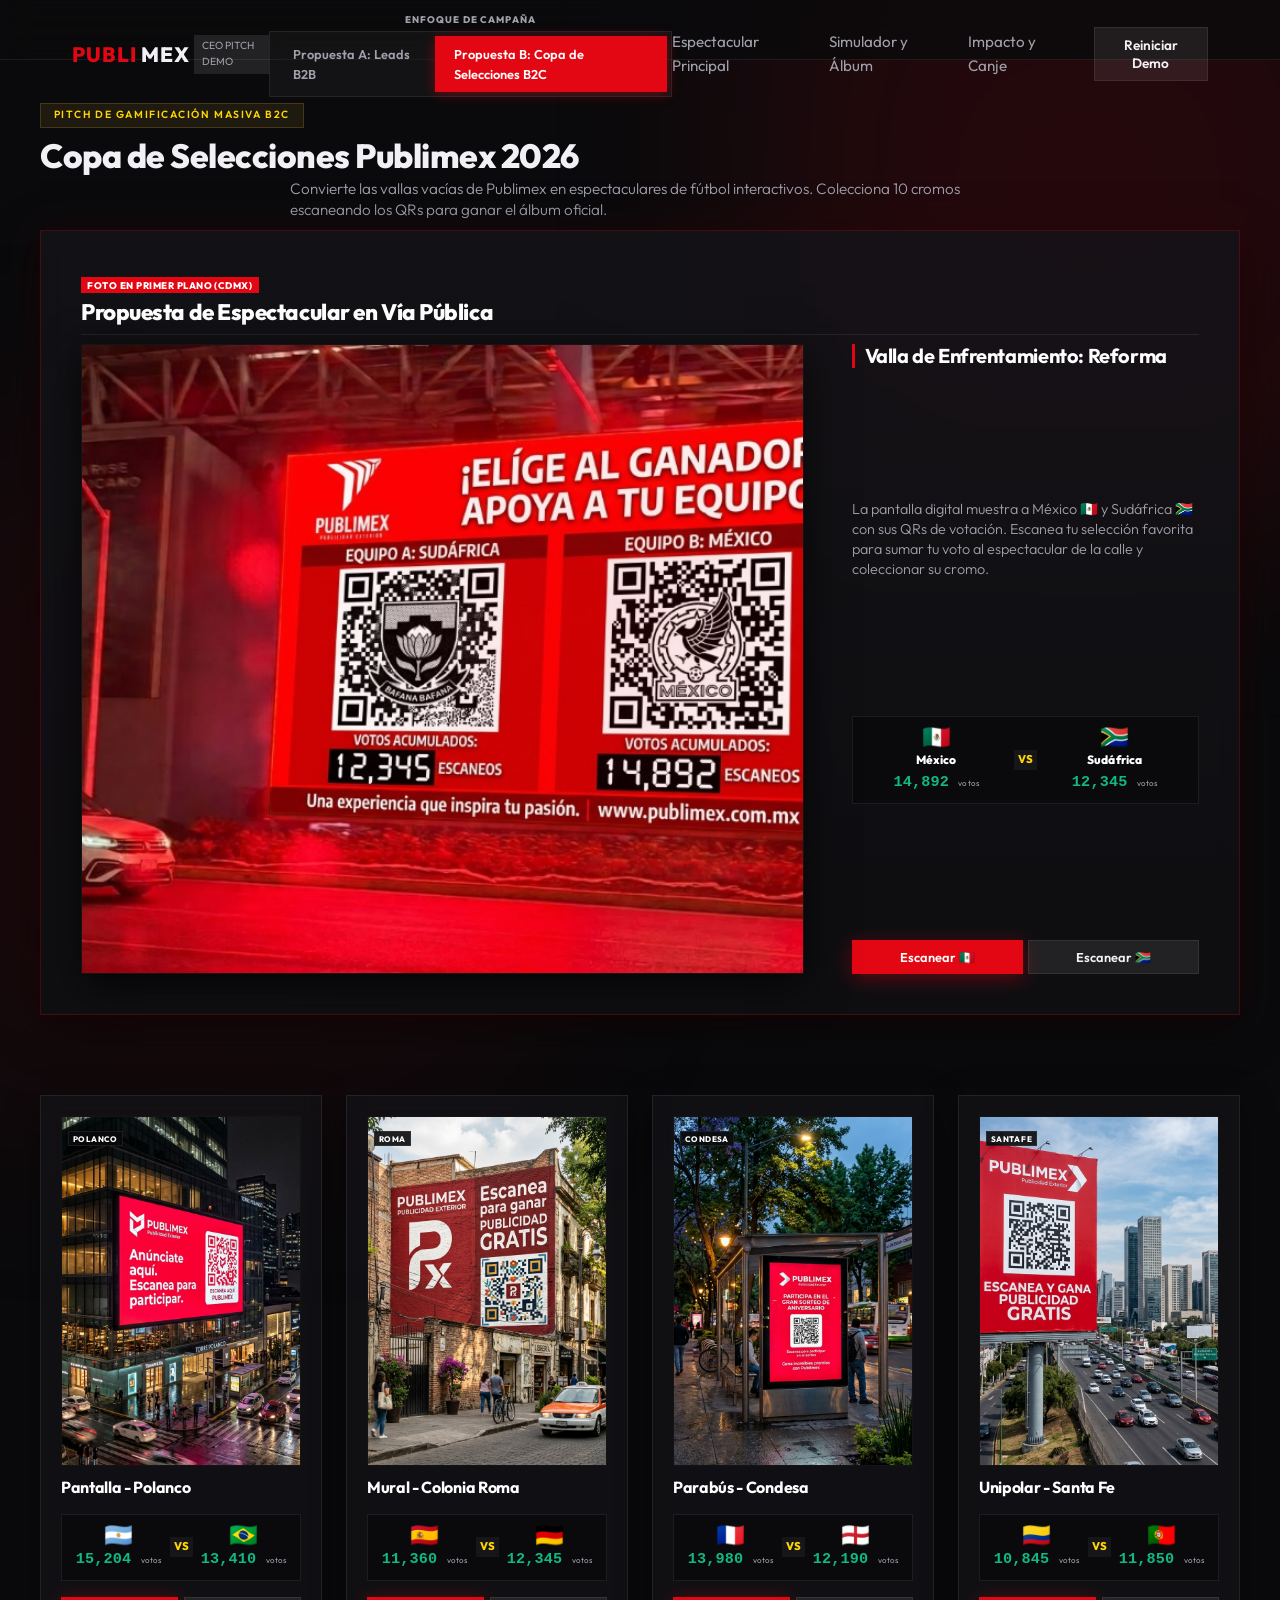
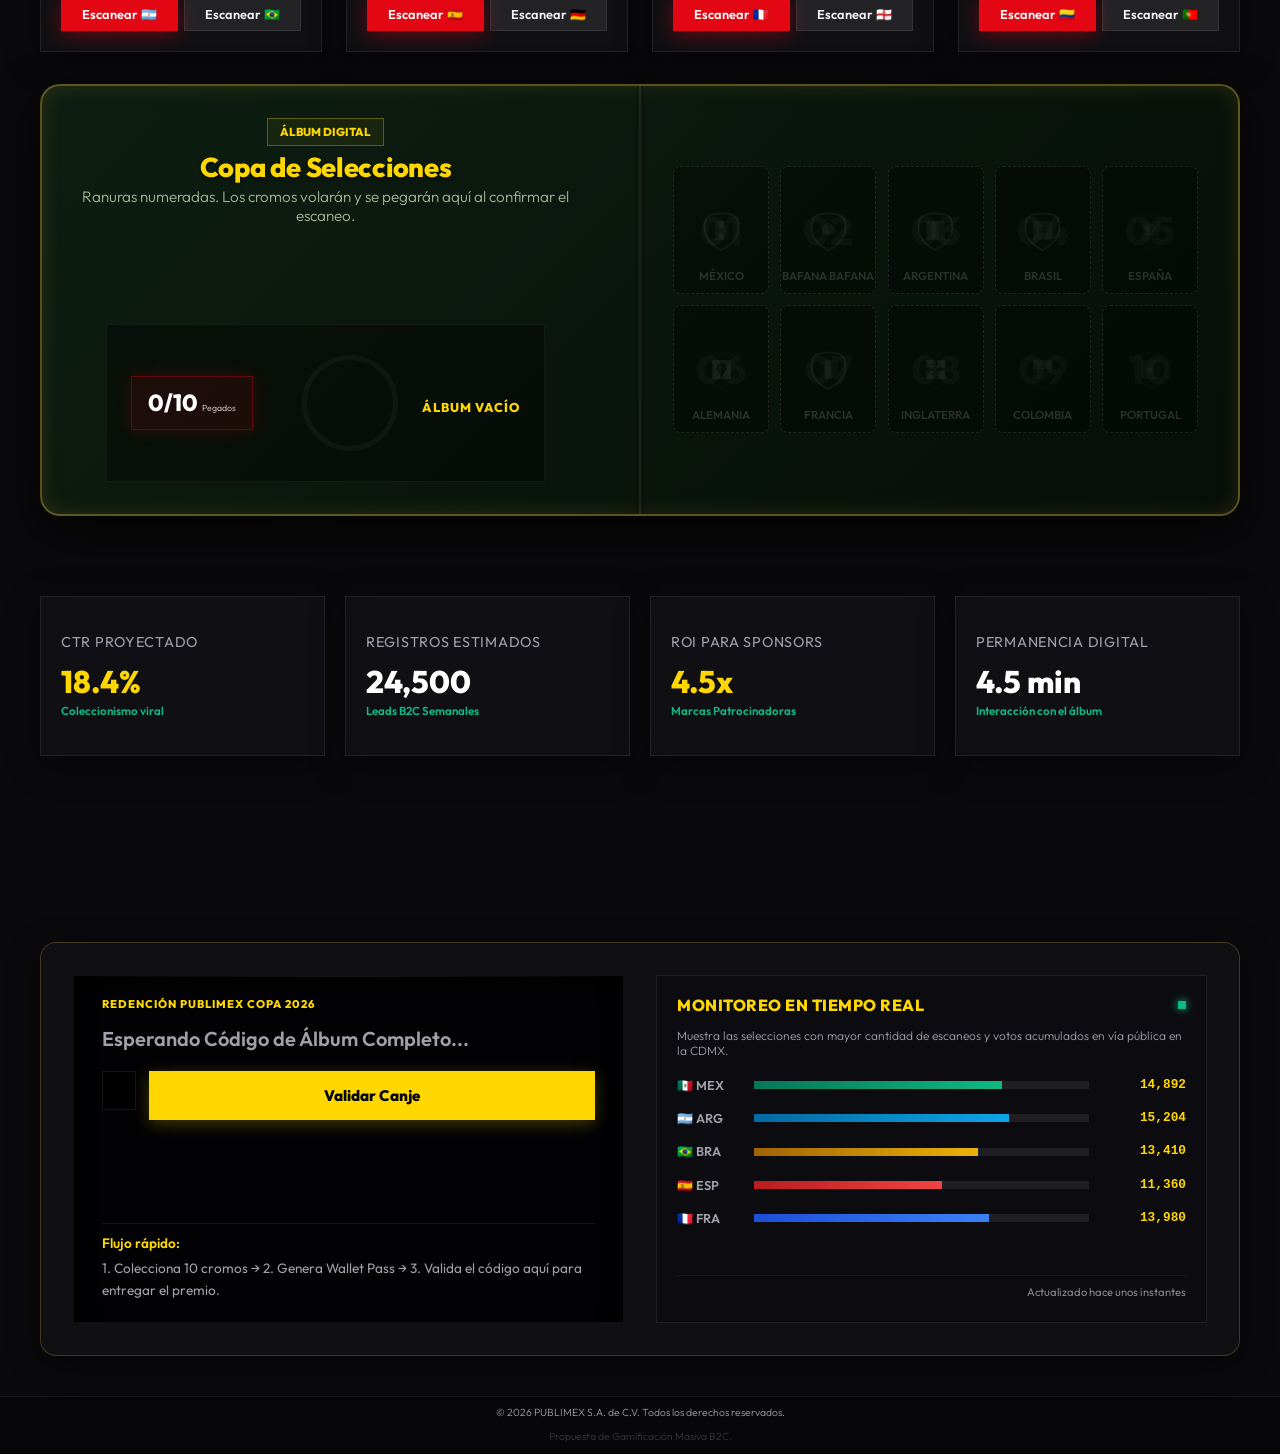
==== futbol.html @ 2a867841 "propuesta selecciones de futbol" ====
<!DOCTYPE html>
<html lang="es">
<head>
  <meta charset="UTF-8">
  <meta name="viewport" content="width=device-width, initial-scale=1.0">
  <title>Propuesta Digital Layer Publimex | Copa de Selecciones B2C</title>
  <meta name="description" content="Gamifica tu inventario exterior. Una campaña interactiva para que los fanáticos coleccionen cromos de fútbol escaneando vallas Publimex en la ciudad.">
  <link rel="preconnect" href="https://fonts.googleapis.com">
  <link rel="preconnect" href="https://fonts.gstatic.com" crossorigin>
  <link href="https://fonts.googleapis.com/css2?family=Outfit:wght@300;400;600;800&display=swap" rel="stylesheet">
  <link rel="stylesheet" href="styles.css">
</head>
<body class="futbol-theme">
  <!-- Ambient background glow particles -->
  <div class="ambient-glow" id="glow-1"></div>
  <div class="ambient-glow" id="glow-2"></div>

  <!-- Header -->
  <header>
    <div class="header-container">
      <div class="logo">
        <span class="logo-red">PUBLI</span><span>MEX</span> <span class="logo-tag">CEO PITCH DEMO</span>
      </div>
      
      <div class="proposal-toggle-container">
        <span class="toggle-label">ENFOQUE DE CAMPAÑA</span>
        <div class="proposal-toggle">
          <a href="index.html" class="toggle-option">Propuesta A: Leads B2B</a>
          <a href="#" class="toggle-option active">Propuesta B: Copa de Selecciones B2C</a>
        </div>
      </div>

      <nav>
        <a href="#visual-showcase">Espectacular Principal</a>
        <a href="#demo-simulator">Simulador y Álbum</a>
        <a href="#analytics-validation">Impacto y Canje</a>
        <button class="btn btn-secondary btn-sm" id="reset-campaign">Reiniciar Demo</button>
      </nav>
    </div>
  </header>

  <!-- PANTALLA 1: HERO & ESPECTACULAR PRINCIPAL (100VH) -->
  <section class="screen-100vh" id="visual-showcase">
    <!-- Tiny Hero Section -->
    <div class="hero-content text-center" style="margin-bottom: 0.5rem;">
      <div class="client-badge" style="background: rgba(212, 175, 55, 0.1); color: #ffd700; border-color: rgba(212, 175, 55, 0.2); margin-bottom: 0.5rem; padding: 0.2rem 0.8rem; font-size: 0.65rem;">PITCH DE GAMIFICACIÓN MASIVA B2C</div>
      <h1 style="font-size: 1.8rem; margin-bottom: 0.25rem;">Copa de Selecciones Publimex 2026</h1>
      <p class="hero-lead" style="font-size: 0.85rem; margin-bottom: 0.5rem; max-width: 700px;">Convierte las vallas vacías de Publimex en espectaculares de fútbol interactivos. Colecciona 10 cromos escaneando los QRs para ganar el álbum oficial.</p>
    </div>

    <!-- Visual Showcase Card -->
    <div class="glass-card visual-showcase-card" style="margin-bottom: 0;">
      <div class="visual-showcase-header">
        <span class="location-badge" style="background: var(--coke-red); color: white; padding: 0.15rem 0.4rem; font-size: 0.6rem;">FOTO EN PRIMER PLANO (CDMX)</span>
        <h3 style="font-size: 1.3rem; margin-top: 0.25rem;">Propuesta de Espectacular en Vía Pública</h3>
      </div>
      <div class="visual-showcase-container">
        <div class="visual-showcase-image-wrapper" style="max-height: 250px;">
          <img src="assets/billboard_street_mockup.jpg" alt="Valla de Publimex Copa de Selecciones en la Calle" class="showcase-img">
          <div class="image-lens-glow"></div>
        </div>
        <div class="visual-showcase-details">
          <h4 style="font-size: 1rem;">Valla de Enfrentamiento: Reforma</h4>
          <p class="showcase-desc" style="font-size: 0.8rem;">La pantalla digital muestra a México 🇲🇽 y Sudáfrica 🇿🇦 con sus QRs de votación. Escanea tu selección favorita para sumar tu voto al espectacular de la calle y coleccionar su cromo.</p>
          
          <!-- Interactive Scoreboard for main showcase -->
          <div class="matchup-scoreboard" style="background: rgba(10, 10, 12, 0.8); margin: 0.25rem 0 0.5rem; padding: 0.4rem;">
            <div class="scoreboard-team">
              <span class="scoreboard-flag" style="font-size: 1.3rem;">🇲🇽</span>
              <span class="scoreboard-team-name" style="font-size: 0.6rem;">México</span>
              <span class="scoreboard-votes" id="votes-mexico" style="font-size: 0.75rem;">14,892 <span class="votes-label" style="font-size: 0.5rem;">votos</span></span>
            </div>
            <div class="scoreboard-vs" style="font-size: 0.55rem; padding: 0.05rem 0.2rem;">VS</div>
            <div class="scoreboard-team">
              <span class="scoreboard-flag" style="font-size: 1.3rem;">🇿🇦</span>
              <span class="scoreboard-team-name" style="font-size: 0.6rem;">Sudáfrica</span>
              <span class="scoreboard-votes" id="votes-sudafrica" style="font-size: 0.75rem;">12,345 <span class="votes-label" style="font-size: 0.5rem;">votos</span></span>
            </div>
          </div>

          <div class="matchup-scan-options">
            <button class="btn btn-primary btn-xs btn-scan-option scan-trigger-btn" data-team="mexico" data-billboard="main" style="padding: 0.3rem 0; font-size: 0.65rem;">Escanear México 🇲🇽</button>
            <button class="btn btn-secondary btn-xs btn-scan-option scan-trigger-btn" data-team="sudafrica" data-billboard="main" style="padding: 0.3rem 0; font-size: 0.65rem;">Escanear Bafana 🇿🇦</button>
          </div>
        </div>
      </div>
    </div>
  </section>

  <!-- PANTALLA 2: SIMULADOR DE ESCANEO DE FILA Y ÁLBUM (100VH) -->
  <section class="screen-100vh" id="demo-simulator">
    <!-- Row 1: The 4 other examples (Miniature horizontal row) -->
    <div class="matchups-horizontal-row">
      <!-- Card 1 (Polanco) -->
      <div class="billboard-card glass-card soccer-matchup-card" id="match-card-2" style="padding: 0.5rem;">
        <div class="matchup-billboard-view" style="aspect-ratio: 16 / 9;">
          <img src="assets/polanco.png" alt="Publimex Polanco" class="matchup-bg-image" loading="lazy">
          <div class="matchup-overlay-minimal"><span class="matchup-header-tag" style="font-size: 0.5rem; padding: 0.1rem 0.25rem;">POLANCO</span></div>
        </div>
        <div class="matchup-details" style="padding-top: 0.4rem; gap: 0.25rem;">
          <h4 class="matchup-title" style="font-size: 0.7rem;">Pantalla - Polanco</h4>
          <div class="matchup-scoreboard" style="padding: 0.3rem 0.2rem;">
            <div class="scoreboard-team">
              <span class="scoreboard-flag" style="font-size: 1.1rem;">🇦🇷</span>
              <span class="scoreboard-votes" id="votes-argentina" style="font-size: 0.7rem;">15,204</span>
            </div>
            <div class="scoreboard-vs" style="font-size: 0.5rem; padding: 0.05rem 0.15rem;">VS</div>
            <div class="scoreboard-team">
              <span class="scoreboard-flag" style="font-size: 1.1rem;">🇧🇷</span>
              <span class="scoreboard-votes" id="votes-brasil" style="font-size: 0.7rem;">13,410</span>
            </div>
          </div>
          <div class="matchup-scan-options">
            <button class="btn btn-primary btn-xs btn-scan-option scan-trigger-btn" data-team="argentina" data-billboard="2" style="padding: 0.25rem 0; font-size: 0.6rem;">Escanear 🇦🇷</button>
            <button class="btn btn-secondary btn-xs btn-scan-option scan-trigger-btn" data-team="brasil" data-billboard="2" style="padding: 0.25rem 0; font-size: 0.6rem;">Escanear 🇧🇷</button>
          </div>
        </div>
      </div>

      <!-- Card 2 (Roma) -->
      <div class="billboard-card glass-card soccer-matchup-card" id="match-card-3" style="padding: 0.5rem;">
        <div class="matchup-billboard-view" style="aspect-ratio: 16 / 9;">
          <img src="assets/roma.png" alt="Publimex Roma" class="matchup-bg-image" loading="lazy">
          <div class="matchup-overlay-minimal"><span class="matchup-header-tag" style="font-size: 0.5rem; padding: 0.1rem 0.25rem;">ROMA</span></div>
        </div>
        <div class="matchup-details" style="padding-top: 0.4rem; gap: 0.25rem;">
          <h4 class="matchup-title" style="font-size: 0.7rem;">Mural - Colonia Roma</h4>
          <div class="matchup-scoreboard" style="padding: 0.3rem 0.2rem;">
            <div class="scoreboard-team">
              <span class="scoreboard-flag" style="font-size: 1.1rem;">🇪🇸</span>
              <span class="scoreboard-votes" id="votes-espana" style="font-size: 0.7rem;">11,360</span>
            </div>
            <div class="scoreboard-vs" style="font-size: 0.55rem; padding: 0.05rem 0.15rem;">VS</div>
            <div class="scoreboard-team">
              <span class="scoreboard-flag" style="font-size: 1.1rem;">🇩🇪</span>
              <span class="scoreboard-votes" id="votes-alemania" style="font-size: 0.7rem;">12,345</span>
            </div>
          </div>
          <div class="matchup-scan-options">
            <button class="btn btn-primary btn-xs btn-scan-option scan-trigger-btn" data-team="espana" data-billboard="3" style="padding: 0.25rem 0; font-size: 0.6rem;">Escanear 🇪🇸</button>
            <button class="btn btn-secondary btn-xs btn-scan-option scan-trigger-btn" data-team="alemania" data-billboard="3" style="padding: 0.25rem 0; font-size: 0.6rem;">Escanear 🇩🇪</button>
          </div>
        </div>
      </div>

      <!-- Card 3 (Condesa) -->
      <div class="billboard-card glass-card soccer-matchup-card" id="match-card-4" style="padding: 0.5rem;">
        <div class="matchup-billboard-view" style="aspect-ratio: 16 / 9;">
          <img src="assets/condesa.png" alt="Publimex Condesa" class="matchup-bg-image" loading="lazy">
          <div class="matchup-overlay-minimal"><span class="matchup-header-tag" style="font-size: 0.5rem; padding: 0.1rem 0.25rem;">CONDESA</span></div>
        </div>
        <div class="matchup-details" style="padding-top: 0.4rem; gap: 0.25rem;">
          <h4 class="matchup-title" style="font-size: 0.7rem;">Parabús - Condesa</h4>
          <div class="matchup-scoreboard" style="padding: 0.3rem 0.2rem;">
            <div class="scoreboard-team">
              <span class="scoreboard-flag" style="font-size: 1.1rem;">🇫🇷</span>
              <span class="scoreboard-votes" id="votes-francia" style="font-size: 0.7rem;">13,980</span>
            </div>
            <div class="scoreboard-vs" style="font-size: 0.55rem; padding: 0.05rem 0.15rem;">VS</div>
            <div class="scoreboard-team">
              <span class="scoreboard-flag" style="font-size: 1.1rem;">🏴󠁧󠁢󠁥󠁮󠁧󠁿</span>
              <span class="scoreboard-votes" id="votes-inglaterra" style="font-size: 0.7rem;">12,190</span>
            </div>
          </div>
          <div class="matchup-scan-options">
            <button class="btn btn-primary btn-xs btn-scan-option scan-trigger-btn" data-team="francia" data-billboard="4" style="padding: 0.25rem 0; font-size: 0.6rem;">Escanear 🇫🇷</button>
            <button class="btn btn-secondary btn-xs btn-scan-option scan-trigger-btn" data-team="inglaterra" data-billboard="4" style="padding: 0.25rem 0; font-size: 0.6rem;">Escanear 🏴󠁧󠁢󠁥󠁮󠁧󠁿</button>
          </div>
        </div>
      </div>

      <!-- Card 4 (Santa Fe) -->
      <div class="billboard-card glass-card soccer-matchup-card" id="match-card-5" style="padding: 0.5rem;">
        <div class="matchup-billboard-view" style="aspect-ratio: 16 / 9;">
          <img src="assets/santafe.png" alt="Publimex Santa Fe" class="matchup-bg-image" loading="lazy">
          <div class="matchup-overlay-minimal"><span class="matchup-header-tag" style="font-size: 0.5rem; padding: 0.1rem 0.25rem;">SANTA FE</span></div>
        </div>
        <div class="matchup-details" style="padding-top: 0.4rem; gap: 0.25rem;">
          <h4 class="matchup-title" style="font-size: 0.7rem;">Unipolar - Santa Fe</h4>
          <div class="matchup-scoreboard" style="padding: 0.3rem 0.2rem;">
            <div class="scoreboard-team">
              <span class="scoreboard-flag" style="font-size: 1.1rem;">🇨🇴</span>
              <span class="scoreboard-votes" id="votes-colombia" style="font-size: 0.7rem;">10,845</span>
            </div>
            <div class="scoreboard-vs" style="font-size: 0.55rem; padding: 0.05rem 0.15rem;">VS</div>
            <div class="scoreboard-team">
              <span class="scoreboard-flag" style="font-size: 1.1rem;">🇵🇹</span>
              <span class="scoreboard-votes" id="votes-portugal" style="font-size: 0.7rem;">11,850</span>
            </div>
          </div>
          <div class="matchup-scan-options">
            <button class="btn btn-primary btn-xs btn-scan-option scan-trigger-btn" data-team="colombia" data-billboard="5" style="padding: 0.25rem 0; font-size: 0.6rem;">Escanear 🇨🇴</button>
            <button class="btn btn-secondary btn-xs btn-scan-option scan-trigger-btn" data-team="portugal" data-billboard="5" style="padding: 0.25rem 0; font-size: 0.6rem;">Escanear 🇵🇹</button>
          </div>
        </div>
      </div>
    </div>

    <!-- Row 2: The 2x5 Album Page (Compact layout) -->
    <div class="album-book-container glass-card" style="padding: 0.8rem 1.2rem; gap: 1.25rem;">
      <div class="album-book-left" style="gap: 0.5rem; justify-content: center;">
        <div class="album-cover-header">
          <span class="album-badge" style="font-size: 0.5rem; padding: 0.15rem 0.4rem;">ÁLBUM DIGITAL</span>
          <h2 style="font-size: 1.05rem; margin: 0.15rem 0;">Copa de Selecciones</h2>
          <p style="font-size: 0.7rem; color: #a3b899; line-height: 1.2;">Ranuras numeradas. Los cromos volarán y se pegarán aquí al confirmar el escaneo.</p>
        </div>
        
        <div class="album-progress-box" style="padding: 0.4rem 0.6rem; flex-direction: row; gap: 0.75rem; align-items: center;">
          <div class="counter-display" style="font-size: 0.85rem; padding: 0.2rem 0.6rem; margin-bottom: 0;">
            <span id="cromos-count">0</span>/10 <span class="counter-label" style="font-size: 0.55rem;">Pegados</span>
          </div>
          <div class="soccer-ball-tracker" style="flex-direction: row; gap: 0.4rem;">
            <svg class="soccer-ball-svg" viewBox="0 0 200 200" style="width: 32px; height: 32px;">
              <circle class="soccer-ball-ring" cx="100" cy="100" r="70" />
              <circle id="soccer-progress-ring" class="soccer-ball-progress" cx="100" cy="100" r="70" />
            </svg>
            <div id="album-status-label" style="margin-top: 0; font-size: 0.55rem; align-self: center;">ÁLBUM VACÍO</div>
          </div>
        </div>
      </div>

      <div class="album-book-right">
        <!-- 2x5 Sticker Grid (Hollow slots) -->
        <div class="cromo-album-grid" id="album-cromo-grid">
          <!-- Loaded dynamically in 2 rows of 5 slots -->
        </div>
      </div>
    </div>
  </section>

  <!-- PANTALLA 3: ANALÍTICAS B2C Y MÓDULO DE REDENCIÓN (100VH) -->
  <section class="screen-100vh" id="analytics-validation">
    <!-- Top Row: Micro Analytics Cards -->
    <div class="analytics-grid" style="gap: 0.5rem; margin-bottom: 0.75rem;">
      <div class="stat-card glass-card" style="padding: 0.6rem 1rem;">
        <span class="stat-label" style="font-size: 0.65rem;">CTR Proyectado</span>
        <span class="stat-value" style="font-size: 1.3rem; color: #ffd700; line-height: 1;">18.4%</span>
        <span class="stat-change positive" style="font-size: 0.55rem;">Coleccionismo viral</span>
      </div>
      <div class="stat-card glass-card" style="padding: 0.6rem 1rem;">
        <span class="stat-label" style="font-size: 0.65rem;">Registros Estimados</span>
        <span class="stat-value" id="stats-total-scans" style="font-size: 1.3rem; line-height: 1;">24,500</span>
        <span class="stat-change positive" style="font-size: 0.55rem;">Leads B2C Semanales</span>
      </div>
      <div class="stat-card glass-card" style="padding: 0.6rem 1rem;">
        <span class="stat-label" style="font-size: 0.65rem;">ROI para Sponsors</span>
        <span class="stat-value" style="font-size: 1.3rem; color: #ffd700; line-height: 1;">4.5x</span>
        <span class="stat-change positive" style="font-size: 0.55rem;">Marcas Patrocinadoras</span>
      </div>
      <div class="stat-card glass-card" style="padding: 0.6rem 1rem;">
        <span class="stat-label" style="font-size: 0.65rem;">Permanencia Digital</span>
        <span class="stat-value" style="font-size: 1.3rem; line-height: 1;">4.5 min</span>
        <span class="stat-change positive" style="font-size: 0.55rem;">Interacción con el álbum</span>
      </div>
    </div>

    <!-- Bottom Row: Splitted details and redemption module -->
    <div class="validation-container glass-card" style="border-color: rgba(212, 175, 55, 0.25); padding: 1.5rem 2rem; margin-top: 0;">
      <div class="validator-ui" style="display: grid; grid-template-columns: 1fr 1fr; gap: 2.5rem; height: 100%;">
        <!-- Left Column: Validator Console & Compact Steps -->
        <div class="validator-screen" style="min-height: auto; padding: 1.25rem; display: flex; flex-direction: column; justify-content: space-between; height: 100%;">
          <div>
            <div class="screen-brand" style="color: #ffd700; font-size: 0.7rem; font-weight: 800; letter-spacing: 1px;">REDENCIÓN PUBLIMEX COPA 2026</div>
            <div id="validator-status" class="status-waiting" style="font-size: 1.05rem; margin: 0.6rem 0; font-weight: 600;">Esperando Código de Álbum Completo...</div>
            
            <div class="validator-inputs" style="margin-top: 1rem;">
              <input type="text" id="coupon-code-input" placeholder="PUBLIMEX-ALBUM-XXXX" maxlength="25" style="padding: 0.5rem 0.8rem; font-size: 0.9rem; width: 100%; box-sizing: border-box; background: rgba(0,0,0,0.4); border: 1px solid var(--glass-border); color: #fff; border-radius: 6px; margin-bottom: 0.6rem;">
              <button class="btn btn-primary" id="validate-coupon-btn" style="background: #ffd700; color: #000; box-shadow: 0 4px 15px rgba(255, 215, 0, 0.25); padding: 0.5rem 1.2rem; font-size: 0.9rem; font-weight: 800; width: 100%; border: none; border-radius: 6px; cursor: pointer; transition: all 0.2s;">Validar Canje</button>
            </div>
            
            <div id="validation-response" class="validation-message-box hidden" style="margin-top: 0.6rem; padding: 0.5rem 0.8rem; font-size: 0.8rem; border-radius: 6px;">
              <!-- Dynamic feedback -->
            </div>
          </div>
          
          <div class="validator-context" style="font-size: 0.75rem; border-top: 1px solid rgba(255,255,255,0.08); padding-top: 0.6rem; margin-top: 0.6rem;">
            <span style="font-weight: 600; color: #ffd700; display: block; margin-bottom: 0.2rem;">Flujo rápido:</span>
            <span style="color: var(--text-secondary);">1. Colecciona 10 cromos &rarr; 2. Genera Wallet Pass &rarr; 3. Valida el código aquí para entregar el premio.</span>
          </div>
        </div>

        <!-- Right Column: Live Analytics Chart of Top Scanned Teams -->
        <div class="validator-chart-panel" style="padding: 1.25rem; display: flex; flex-direction: column; justify-content: space-between; background: rgba(10, 10, 12, 0.5); border: 1px solid var(--glass-border); border-radius: 12px; height: 100%;">
          <div>
            <div class="chart-header" style="display: flex; justify-content: space-between; align-items: center; margin-bottom: 0.8rem;">
              <h4 style="font-size: 1rem; color: #ffd700; margin: 0; font-weight: 800; letter-spacing: 0.5px;">MONITOREO EN TIEMPO REAL</h4>
              <span class="live-pulse" style="width: 8px; height: 8px; background: #10b981; border-radius: 50%; display: inline-block; box-shadow: 0 0 8px #10b981; animation: pulse 1.5s infinite;"></span>
            </div>
            <p style="font-size: 0.75rem; color: var(--text-secondary); margin: 0 0 1rem; line-height: 1.3;">Muestra las selecciones con mayor cantidad de escaneos y votos acumulados en vía pública en la CDMX.</p>
            
            <div class="bar-chart-container" style="display: flex; flex-direction: column; gap: 0.8rem;">
              <!-- México -->
              <div class="bar-row" style="display: flex; align-items: center; gap: 0.75rem;">
                <span class="bar-label" style="font-size: 0.8rem; width: 65px; font-weight: 600;">🇲🇽 MEX</span>
                <div class="bar-track" style="flex: 1; height: 8px; background: rgba(255,255,255,0.08); border-radius: 4px; overflow: hidden;">
                  <div class="bar-fill" id="bar-fill-mexico" style="width: 74%; height: 100%; background: linear-gradient(90deg, #047857, #10b981); border-radius: 4px; transition: width 1s cubic-bezier(0.16, 1, 0.3, 1);"></div>
                </div>
                <span class="bar-value" id="votes-mexico-chart" style="font-size: 0.8rem; width: 85px; text-align: right; font-family: monospace; color: #ffd700;">14,892</span>
              </div>
              
              <!-- Argentina -->
              <div class="bar-row" style="display: flex; align-items: center; gap: 0.75rem;">
                <span class="bar-label" style="font-size: 0.8rem; width: 65px; font-weight: 600;">🇦🇷 ARG</span>
                <div class="bar-track" style="flex: 1; height: 8px; background: rgba(255,255,255,0.08); border-radius: 4px; overflow: hidden;">
                  <div class="bar-fill" id="bar-fill-argentina" style="width: 76%; height: 100%; background: linear-gradient(90deg, #0369a1, #0ea5e9); border-radius: 4px; transition: width 1s cubic-bezier(0.16, 1, 0.3, 1);"></div>
                </div>
                <span class="bar-value" id="votes-argentina-chart" style="font-size: 0.8rem; width: 85px; text-align: right; font-family: monospace; color: #ffd700;">15,204</span>
              </div>
              
              <!-- Brasil -->
              <div class="bar-row" style="display: flex; align-items: center; gap: 0.75rem;">
                <span class="bar-label" style="font-size: 0.8rem; width: 65px; font-weight: 600;">🇧🇷 BRA</span>
                <div class="bar-track" style="flex: 1; height: 8px; background: rgba(255,255,255,0.08); border-radius: 4px; overflow: hidden;">
                  <div class="bar-fill" id="bar-fill-brasil" style="width: 67%; height: 100%; background: linear-gradient(90deg, #a16207, #eab308); border-radius: 4px; transition: width 1s cubic-bezier(0.16, 1, 0.3, 1);"></div>
                </div>
                <span class="bar-value" id="votes-brasil-chart" style="font-size: 0.8rem; width: 85px; text-align: right; font-family: monospace; color: #ffd700;">13,410</span>
              </div>

              <!-- España -->
              <div class="bar-row" style="display: flex; align-items: center; gap: 0.75rem;">
                <span class="bar-label" style="font-size: 0.8rem; width: 65px; font-weight: 600;">🇪🇸 ESP</span>
                <div class="bar-track" style="flex: 1; height: 8px; background: rgba(255,255,255,0.08); border-radius: 4px; overflow: hidden;">
                  <div class="bar-fill" id="bar-fill-espana" style="width: 56%; height: 100%; background: linear-gradient(90deg, #b91c1c, #ef4444); border-radius: 4px; transition: width 1s cubic-bezier(0.16, 1, 0.3, 1);"></div>
                </div>
                <span class="bar-value" id="votes-espana-chart" style="font-size: 0.8rem; width: 85px; text-align: right; font-family: monospace; color: #ffd700;">11,360</span>
              </div>

              <!-- Francia -->
              <div class="bar-row" style="display: flex; align-items: center; gap: 0.75rem;">
                <span class="bar-label" style="font-size: 0.8rem; width: 65px; font-weight: 600;">🇫🇷 FRA</span>
                <div class="bar-track" style="flex: 1; height: 8px; background: rgba(255,255,255,0.08); border-radius: 4px; overflow: hidden;">
                  <div class="bar-fill" id="bar-fill-francia" style="width: 70%; height: 100%; background: linear-gradient(90deg, #1d4ed8, #3b82f6); border-radius: 4px; transition: width 1s cubic-bezier(0.16, 1, 0.3, 1);"></div>
                </div>
                <span class="bar-value" id="votes-francia-chart" style="font-size: 0.8rem; width: 85px; text-align: right; font-family: monospace; color: #ffd700;">13,980</span>
              </div>
            </div>
          </div>
          
          <div style="font-size: 0.7rem; color: #888; text-align: right; border-top: 1px solid rgba(255,255,255,0.05); padding-top: 0.5rem; margin-top: 0.5rem;">
            Actualizado hace unos instantes
          </div>
        </div>
      </div>
    </div>
  </section>

  <!-- Footer -->
  <footer style="padding: 0.5rem 0; border-top: 1px solid var(--glass-border); background: #070709;">
    <div class="footer-container" style="display: flex; justify-content: space-between; padding: 0 2rem; font-size: 0.65rem; color: var(--text-secondary);">
      <p>&copy; 2026 PUBLIMEX S.A. de C.V. Todos los derechos reservados.</p>
      <p class="footer-note" style="margin: 0;">Propuesta de Gamificación Masiva B2C.</p>
    </div>
  </footer>

  <!-- NATIVE DIALOGS -->

  <!-- Simulated Scanner Modal -->
  <dialog id="scanner-modal" class="modal-dialog">
    <div class="scanner-container">
      <div class="scanner-header">
        <h4 id="scanner-modal-title">SIMULANDO ESCANEO DE CÓDIGO QR</h4>
        <button class="modal-close-btn" commandfor="scanner-modal" command="close">&times;</button>
      </div>
      
      <!-- Content wrapper that changes state -->
      <div class="scanner-viewport-wrapper state-scanning" id="scanner-viewport-wrapper">
        
        <!-- Screen 1: Camera Scanning View -->
        <div class="scanner-screen-scan">
          <div class="scanner-viewport">
            <div class="scanner-phone-frame">
              <div class="scanner-lens">
                <div class="scanner-laser" style="background: #ffd700; box-shadow: 0 0 10px rgba(255, 215, 0, 0.8);"></div>
                <div class="scanner-aim-box" style="border-color: #ffd700;">
                  <div class="qr-target-preview" id="scanner-qr-display" style="width: 100%; height: 100%; display: flex; align-items: center; justify-content: center; background: #fff; border-radius: 4px; padding: 0.5rem;">
                    <!-- Replaced dynamically with high-fidelity team QR in JS -->
                  </div>
                </div>
                <div class="scanner-info-text" id="scanner-scan-status">Apuntando al QR de la selección...</div>
              </div>
            </div>
          </div>
        </div>

        <!-- Screen 2: Success and Card Reveal Screen -->
        <div class="scanner-screen-success hidden">
          <div class="success-icon-animation">
            <svg class="checkmark-svg" viewBox="0 0 52 52" xmlns="http://www.w3.org/2000/svg">
              <circle class="checkmark-circle" cx="26" cy="26" r="25" fill="none" style="stroke: #ffd700;" />
              <path class="checkmark-check" fill="none" d="M14.1 27.2l7.1 7.2 16.7-16.8" style="stroke: #ffd700;" />
            </svg>
          </div>
          
          <h3 class="success-title" style="color: #ffd700;">¡Cromo Obtenido!</h3>
          <p class="success-subtitle" id="scanner-success-location">Cromo listo para pegar</p>
          
          <!-- Flying cromo frame mockup -->
          <div class="modal-billboard-container" style="height: 180px; display: flex; align-items: center; justify-content: center; position: relative;">
            <div id="modal-cromo-reveal" style="z-index: 10;">
              <!-- Populated dynamically in JS -->
            </div>
          </div>
          
          <div class="progress-details-text">
            <span>Coleccionados:</span>
            <strong id="modal-progress-text" style="color: #ffd700;">0 / 10 Cromos</strong>
          </div>
          
          <div class="success-actions">
            <button class="btn btn-primary btn-sm" id="modal-continue-btn" style="background: #ffd700; color: #000; box-shadow: 0 4px 15px rgba(255, 215, 0, 0.3);">Pegar en Álbum</button>
          </div>
        </div>

      </div>

      <div class="scanner-footer" id="scanner-modal-footer">
        <p>El código QR transfiere geolocalización cifrada al servidor para certificar la visita física del usuario.</p>
      </div>
    </div>
  </dialog>

  <!-- Reward Coupon Modal (Copa de Selecciones Album Ticket) -->
  <dialog id="reward-modal" class="modal-dialog">
    <div class="reward-wallet-card wallet-theme-gold" id="reward-wallet-card-container">
      <div class="wallet-header">
        <div class="wallet-brand">
          <span class="logo-red" style="font-weight: 800; font-size: 0.95rem;">PUBLI</span><span style="font-weight: 800; font-size: 0.95rem; color: #fff;">MEX</span>
        </div>
        <div class="wallet-title-badge" id="reward-badge-type">Copa Gold Pass</div>
      </div>
      
      <div class="wallet-body">
        <h3 id="reward-wallet-title">Álbum de Pasta Dura Copa 2026</h3>
        <p class="wallet-desc" id="reward-wallet-description">¡Felicidades! Has coleccionado los 10 cromos mundialistas de Publimex. Presenta este cupón en cualquier centro autorizado para recibir tu álbum físico oficial gratis.</p>
        
        <div class="wallet-meta">
          <div>
            <span class="meta-label">CÓDIGO PROMO</span>
            <span class="meta-value font-mono" id="reward-wallet-code">PUBLIMEX-ALBUM-742K</span>
          </div>
          <div>
            <span class="meta-label">EXPIRACIÓN</span>
            <span class="meta-value">15 de Julio, 2026</span>
          </div>
        </div>
      </div>

      <div class="wallet-footer">
        <!-- Mock barcode -->
        <div class="wallet-barcode">
          <div class="barcode-lines"></div>
          <span class="barcode-text" id="reward-wallet-barcode-txt">PUBLIMEX-ALBUM-742K</span>
        </div>

        <div class="wallet-actions">
          <button class="btn btn-primary btn-sm save-wallet-btn" id="save-wallet-action" style="background: #ffd700; color: #000; box-shadow: 0 4px 15px rgba(255, 215, 0, 0.3);">Guardar en Apple Wallet</button>
          <button class="btn btn-close-modal" commandfor="reward-modal" command="close">Cerrar</button>
        </div>
      </div>
    </div>
  </dialog>

  <!-- Flying sticker overlay for the flying effect -->
  <div id="flying-sticker-effect" class="hidden" style="position: absolute; pointer-events: none; z-index: 9999;"></div>

  <script src="futbol.js"></script>
</body>
</html>
---- styles.css ----
/* CSS Design System - PUBLIMEX Digital OOH Campaña Autopromocional */

:root {
  --coke-red: #E30613; /* Rojo Publimex */
  --coke-red-dark: #8c040b;
  --coke-red-glow: rgba(227, 6, 19, 0.4);
  --obsidian: #0a0a0c;
  --obsidian-card: rgba(20, 20, 25, 0.65);
  --text-primary: #f0f0f5;
  --text-secondary: #a0a0ab;
  --gold-accent: #d4af37;
  --gold-glow: rgba(212, 175, 55, 0.4);
  --silver-accent: #c0c0c0;
  --bronze-accent: #cd7f32;
  --glass-border: rgba(255, 255, 255, 0.08);
  --glass-border-hover: rgba(227, 6, 19, 0.35);
  --font-sans: 'Outfit', -apple-system, BlinkMacSystemFont, "Segoe UI", Roboto, sans-serif;
}

/* Global Reset */
* {
  box-sizing: border-box;
  margin: 0;
  padding: 0;
  scroll-behavior: smooth;
}

body {
  background-color: var(--obsidian);
  color: var(--text-primary);
  font-family: var(--font-sans);
  line-height: 1.6;
  overflow-x: hidden;
  position: relative;
}

/* Typography */
h1, h2, h3, h4 {
  font-weight: 800;
  letter-spacing: -0.02em;
  line-height: 1.2;
}

h1 {
  font-size: clamp(2.5rem, 5vw, 4.5rem);
  margin-bottom: 1.5rem;
}

h2 {
  font-size: clamp(1.8rem, 3.5vw, 2.5rem);
  text-align: center;
  margin-bottom: 0.5rem;
}

h3 {
  font-size: 1.5rem;
  margin-bottom: 0.75rem;
}

p {
  color: var(--text-secondary);
  font-weight: 300;
}

/* Background Glow Effects */
.ambient-glow {
  position: fixed;
  width: 50vw;
  height: 50vw;
  border-radius: 50%;
  pointer-events: none;
  z-index: -1;
  filter: blur(120px);
  opacity: 0.12;
  transition: opacity 0.5s ease;
}

#glow-1 {
  background: var(--coke-red);
  top: -10vw;
  right: -10vw;
}

#glow-2 {
  background: var(--coke-red-dark);
  bottom: -15vw;
  left: -10vw;
}

/* Header */
header {
  position: sticky;
  top: 0;
  background: rgba(10, 10, 12, 0.8);
  backdrop-filter: blur(16px);
  border-bottom: 1px solid var(--glass-border);
  z-index: 100;
}

.header-container {
  display: flex;
  justify-content: space-between;
  align-items: center;
  max-width: 1200px;
  margin: 0 auto;
  padding: 1.2rem 2rem;
}

.logo {
  font-weight: 800;
  font-size: 1.3rem;
  letter-spacing: 0.05em;
  display: flex;
  align-items: center;
  gap: 0.25rem;
}

.logo-red {
  color: var(--coke-red);
}

.logo-tag {
  font-size: 0.65rem;
  background: rgba(255, 255, 255, 0.1);
  padding: 0.2rem 0.5rem;
  border-radius: 4px;
  color: var(--text-secondary);
  font-weight: 400;
  letter-spacing: 0;
}

nav {
  display: flex;
  align-items: center;
  gap: 2rem;
}

nav a {
  color: var(--text-secondary);
  text-decoration: none;
  font-size: 0.95rem;
  font-weight: 400;
  transition: color 0.3s ease;
}

nav a:hover {
  color: var(--text-primary);
}

/* Buttons */
.btn {
  display: inline-flex;
  align-items: center;
  justify-content: center;
  font-family: var(--font-sans);
  font-weight: 600;
  border-radius: 8px;
  padding: 0.8rem 1.8rem;
  font-size: 1rem;
  cursor: pointer;
  transition: all 0.3s cubic-bezier(0.16, 1, 0.3, 1);
  text-decoration: none;
  border: none;
}

.btn-primary {
  background: var(--coke-red);
  color: #fff;
  box-shadow: 0 4px 20px var(--coke-red-glow);
}

.btn-primary:hover:not(:disabled) {
  background: #ff202d;
  transform: translateY(-2px);
  box-shadow: 0 6px 25px rgba(227, 6, 19, 0.6);
}

.btn-primary:disabled {
  opacity: 0.5;
  cursor: not-allowed;
  box-shadow: none;
}

.btn-secondary {
  background: rgba(255, 255, 255, 0.08);
  color: var(--text-primary);
  border: 1px solid var(--glass-border);
}

.btn-secondary:hover {
  background: rgba(255, 255, 255, 0.15);
}

.btn-outline {
  background: transparent;
  color: var(--text-primary);
  border: 1px solid rgba(255, 255, 255, 0.25);
}

.btn-outline:hover {
  background: rgba(255, 255, 255, 0.05);
  border-color: var(--text-primary);
}

.btn-accent {
  background: var(--coke-red);
  color: white;
  box-shadow: 0 2px 10px var(--coke-red-glow);
}

.btn-accent:hover:not(:disabled) {
  background: #ff202d;
  transform: scale(1.05);
  box-shadow: 0 4px 15px rgba(227, 6, 19, 0.6);
}

.btn-accent:disabled {
  background: rgba(255, 255, 255, 0.05);
  color: var(--text-secondary);
  border: 1px solid var(--glass-border);
  box-shadow: none;
  cursor: not-allowed;
}

.btn-sm {
  padding: 0.5rem 1rem;
  font-size: 0.85rem;
  border-radius: 6px;
}

.btn-xs {
  padding: 0.35rem 0.75rem;
  font-size: 0.75rem;
  border-radius: 4px;
}

/* Glassmorphism Panel base */
.glass-card {
  background: var(--obsidian-card);
  backdrop-filter: blur(12px);
  -webkit-backdrop-filter: blur(12px);
  border: 1px solid var(--glass-border);
  border-radius: 16px;
  padding: 1.5rem;
  box-shadow: 0 8px 32px rgba(0, 0, 0, 0.4);
  transition: border-color 0.4s ease, box-shadow 0.4s ease;
}

/* Hero Section */
.hero {
  max-width: 1200px;
  margin: 0 auto;
  padding: 5rem 2rem 3rem;
  text-align: center;
  position: relative;
}

.client-badge {
  display: inline-block;
  font-size: 0.75rem;
  font-weight: 600;
  letter-spacing: 0.15em;
  background: rgba(227, 6, 19, 0.12);
  color: var(--coke-red);
  border: 1px solid rgba(227, 6, 19, 0.3);
  padding: 0.4rem 1.2rem;
  border-radius: 100px;
  margin-bottom: 2rem;
}

.hero h1 {
  background: linear-gradient(135deg, #ffffff 40%, rgba(255,255,255,0.7) 100%);
  -webkit-background-clip: text;
  -webkit-text-fill-color: transparent;
}

.hero-lead {
  max-width: 800px;
  margin: 0 auto 2.5rem;
  font-size: clamp(1.1rem, 2vw, 1.3rem);
  font-weight: 300;
}

.hero-actions {
  display: flex;
  justify-content: center;
  gap: 1rem;
}

/* Context Cards Section */
.context-cards-section {
  max-width: 1200px;
  margin: 0 auto 4rem;
  padding: 0 2rem;
}

.context-cards-grid {
  display: grid;
  grid-template-columns: repeat(3, 1fr);
  gap: 1.5rem;
}

.context-card {
  display: flex;
  flex-direction: column;
  gap: 0.75rem;
  padding: 2rem;
  text-align: left;
}

.context-icon {
  font-size: 2.2rem;
}

.context-card h3 {
  font-size: 1.25rem;
  color: white;
}

.context-card p {
  font-size: 0.9rem;
}

/* Sections Common */
.workspace-section, .redemption-section, .analytics-section {
  max-width: 1200px;
  margin: 4rem auto;
  padding: 0 2rem;
}

.section-header {
  text-align: center;
  max-width: 700px;
  margin: 0 auto 3rem;
}

.section-header p {
  font-size: 1.05rem;
  margin-top: 0.5rem;
}

/* Workspace Vertical Layout */
.workspace-vertical-layout {
  display: flex;
  flex-direction: column;
  gap: 3rem;
  width: 100%;
}

/* Progress Dashboard (Top Row) */
.progress-dashboard {
  display: flex;
  flex-direction: row;
  align-items: center;
  gap: 3rem;
  padding: 2.5rem;
  border: 1px solid rgba(227, 6, 19, 0.35);
  box-shadow: 0 0 35px rgba(227, 6, 19, 0.12), 0 10px 40px rgba(0, 0, 0, 0.6);
  background: linear-gradient(180deg, rgba(25, 25, 30, 0.85) 0%, rgba(15, 15, 20, 0.85) 100%);
  border-radius: 20px;
  transition: border-color 0.4s, box-shadow 0.4s;
}

.progress-dashboard:hover {
  border-color: rgba(227, 6, 19, 0.5);
  box-shadow: 0 0 45px rgba(227, 6, 19, 0.25), 0 12px 48px rgba(0, 0, 0, 0.7);
}

.progress-dashboard-left {
  width: 250px;
  display: flex;
  flex-direction: column;
  align-items: center;
}

.progress-dashboard-right {
  flex: 1;
  display: flex;
  flex-direction: column;
  gap: 1.5rem;
}

.progress-right-header h3 {
  font-size: 1.8rem;
  color: white;
  margin-bottom: 0.25rem;
}

.progress-sub {
  font-size: 0.9rem;
  color: var(--text-secondary);
}

/* Milestones Horizontal Grid */
.milestones-horizontal-grid {
  display: grid;
  grid-template-columns: repeat(3, 1fr);
  gap: 1.25rem;
}

.milestone-card {
  background: rgba(10, 10, 14, 0.6);
  border: 1px solid var(--glass-border);
  border-radius: 12px;
  padding: 1.25rem;
  display: flex;
  flex-direction: column;
  gap: 0.75rem;
  transition: all 0.4s cubic-bezier(0.16, 1, 0.3, 1);
}

.milestone-card-badge {
  font-size: 0.65rem;
  font-weight: 800;
  color: var(--text-secondary);
  letter-spacing: 0.05em;
}

.milestone-card-indicator {
  width: 32px;
  height: 32px;
  border-radius: 50%;
  border: 2px solid rgba(255, 255, 255, 0.15);
  background: var(--obsidian);
  display: flex;
  align-items: center;
  justify-content: center;
  font-weight: 800;
  font-size: 0.9rem;
  color: var(--text-secondary);
  transition: all 0.4s ease;
}

.milestone-card h4 {
  font-size: 1.1rem;
  font-weight: 700;
  color: white;
}

.milestone-card p {
  font-size: 0.75rem;
  line-height: 1.4;
  color: var(--text-secondary);
}

/* Milestone Card States */
.milestone-card.completed {
  border-color: var(--coke-red);
  box-shadow: 0 0 15px rgba(227, 6, 19, 0.15);
}

.milestone-card.completed .milestone-card-indicator {
  background: var(--coke-red);
  border-color: var(--coke-red);
  color: white;
  box-shadow: 0 0 12px var(--coke-red-glow);
}

.milestone-card.unlocked {
  border-color: #ffd700;
  box-shadow: 0 0 25px var(--gold-glow);
  animation: card-pulse-gold 2s infinite;
}

.milestone-card.unlocked .milestone-card-indicator {
  background: #ffd700;
  border-color: #ffd700;
  color: #000;
  box-shadow: 0 0 12px var(--gold-glow);
}

.milestone-card.unlocked h4 {
  color: #ffd700;
}

@keyframes card-pulse-gold {
  0% { box-shadow: 0 0 15px rgba(255, 215, 0, 0.3); }
  50% { box-shadow: 0 0 25px rgba(255, 215, 0, 0.6); }
  100% { box-shadow: 0 0 15px rgba(255, 215, 0, 0.3); }
}

/* Bottle / SVG Container View */
.bottle-view {
  flex: 1;
  display: flex;
  flex-direction: column;
  align-items: center;
  position: relative;
  height: 440px;
}

.counter-display {
  font-size: 1.25rem;
  font-weight: 800;
  margin-bottom: 1rem;
  background: rgba(227, 6, 19, 0.1);
  padding: 0.4rem 1rem;
  border-radius: 30px;
  border: 1px solid rgba(227, 6, 19, 0.35);
  color: white;
  box-shadow: 0 0 15px rgba(227, 6, 19, 0.2);
}

.counter-label {
  font-size: 0.75rem;
  font-weight: 400;
  color: rgba(255, 255, 255, 0.7);
}

.bottle-svg {
  height: 400px;
  width: auto;
  filter: drop-shadow(0 20px 45px rgba(0, 0, 0, 0.8));
}

/* SVG Liquid & Wave animations */
#liquid-level-group {
  transition: transform 1.2s cubic-bezier(0.25, 1, 0.5, 1);
}

.wave-fg {
  animation: wave-fg-move 4s linear infinite;
  transform-origin: bottom center;
}

.wave-bg {
  animation: wave-bg-move 6s linear infinite;
  transform-origin: bottom center;
}

@keyframes wave-fg-move {
  0% { transform: translateX(0); }
  100% { transform: translateX(-120px); }
}

@keyframes wave-bg-move {
  0% { transform: translateX(-120px); }
  100% { transform: translateX(0); }
}

/* Billboards Horizontal Section (Bottom Row) */
.billboards-horizontal-section {
  display: flex;
  flex-direction: column;
  gap: 1.5rem;
  margin-top: 1rem;
}

.billboards-horizontal-header {
  text-align: center;
}

.billboards-horizontal-header h3 {
  font-size: 1.5rem;
  color: white;
  margin-bottom: 0.25rem;
}

.billboards-horizontal-header p {
  font-size: 0.9rem;
  color: var(--text-secondary);
}

.billboards-horizontal-row {
  display: grid;
  grid-template-columns: repeat(5, 1fr);
  gap: 1rem;
}

.billboard-card {
  padding: 0.75rem;
  overflow: hidden;
  display: flex;
  flex-direction: column;
  height: 100%;
}

.billboard-card:hover {
  border-color: var(--glass-border-hover);
  box-shadow: 0 8px 32px var(--coke-red-glow);
}

.card-image-container {
  position: relative;
  width: 100%;
  aspect-ratio: 16 / 11;
  background: #121215;
  overflow: hidden;
}

.billboard-image {
  width: 100%;
  height: 100%;
  object-fit: cover;
  transition: transform 0.5s ease;
}

.billboard-card:hover .billboard-image {
  transform: scale(1.05);
}

.scan-overlay {
  position: absolute;
  inset: 0;
  background: rgba(5, 5, 8, 0.4);
  backdrop-filter: blur(1px);
  display: flex;
  align-items: center;
  justify-content: center;
  opacity: 0;
  transition: opacity 0.3s ease, backdrop-filter 0.3s ease;
}

.billboard-card:hover .scan-overlay {
  opacity: 1;
  backdrop-filter: blur(4px);
}

.card-details {
  padding: 0.75rem;
  display: flex;
  flex-direction: column;
  gap: 0.35rem;
  flex: 1;
}

.card-details h4 {
  font-size: 0.85rem;
  font-weight: 700;
  margin-top: 0.25rem;
  white-space: nowrap;
  overflow: hidden;
  text-overflow: ellipsis;
}

.card-header-row {
  display: flex;
  justify-content: space-between;
  align-items: center;
}

.location-badge {
  font-size: 0.65rem;
  font-weight: 800;
  background: rgba(255, 255, 255, 0.1);
  padding: 0.2rem 0.5rem;
  border-radius: 4px;
  letter-spacing: 0.05em;
}

.status-indicator {
  font-size: 0.75rem;
  font-weight: 600;
  display: flex;
  align-items: center;
  gap: 0.35rem;
}

.status-indicator::before {
  content: '';
  width: 6px;
  height: 6px;
  border-radius: 50%;
}

.status-idle {
  color: #3b82f6;
}

.status-idle::before {
  background: #3b82f6;
  animation: pulse-blue 1.5s infinite;
}

.status-scanned {
  color: #10b981;
}

.status-scanned::before {
  background: #10b981;
}

@keyframes pulse-blue {
  0% { transform: scale(1); opacity: 1; }
  50% { transform: scale(1.5); opacity: 0.4; }
  100% { transform: scale(1); opacity: 1; }
}

.billboard-card.scanned {
  border-color: rgba(16, 185, 129, 0.3);
}

.billboard-card.scanned .scan-overlay {
  display: none;
}

/* Cashier Validation Section */
.validation-container {
  padding: 2.5rem;
}

.validator-ui {
  display: grid;
  grid-template-columns: 1.2fr 1fr;
  gap: 3rem;
  align-items: center;
}

.validator-screen {
  background: #020204;
  border-radius: 12px;
  border: 1px solid rgba(255, 255, 255, 0.05);
  padding: 2rem;
  min-height: 200px;
  display: flex;
  flex-direction: column;
  justify-content: space-between;
  position: relative;
  overflow: hidden;
  box-shadow: inset 0 4px 20px rgba(0,0,0,0.8);
}

.validator-screen::before {
  content: '';
  position: absolute;
  top: 0; left: 0; right: 0; height: 1px;
  background: linear-gradient(90deg, transparent, rgba(255,255,255,0.08), transparent);
}

.screen-brand {
  font-size: 0.65rem;
  letter-spacing: 0.1em;
  color: var(--text-secondary);
  font-weight: 600;
  text-transform: uppercase;
}

#validator-status {
  font-size: 1.2rem;
  font-weight: 600;
  margin: 1.5rem 0;
  transition: color 0.3s;
}

.status-waiting { color: var(--text-secondary); }
.status-success-txt { color: #10b981; }
.status-error-txt { color: var(--coke-red); }

.validator-inputs {
  display: flex;
  gap: 0.75rem;
}

.validator-inputs input {
  flex: 1;
  background: #101014;
  border: 1px solid var(--glass-border);
  color: white;
  border-radius: 6px;
  padding: 0.6rem 1rem;
  font-family: monospace;
  font-size: 0.95rem;
  outline: none;
  transition: border-color 0.3s;
}

.validator-inputs input:focus {
  border-color: var(--coke-red);
}

.validation-message-box {
  margin-top: 1rem;
  padding: 0.75rem 1rem;
  border-radius: 6px;
  font-size: 0.85rem;
}

.validation-message-box.success {
  background: rgba(16, 185, 129, 0.1);
  border: 1px solid rgba(16, 185, 129, 0.2);
  color: #10b981;
}

.validation-message-box.error {
  background: rgba(227, 6, 19, 0.1);
  border: 1px solid rgba(227, 6, 19, 0.2);
  color: #fca5a5;
}

.hidden {
  display: none !important;
}

.validator-context h4 {
  margin-bottom: 0.5rem;
}

.redemption-steps {
  padding-left: 1.2rem;
  font-size: 0.9rem;
}

.redemption-steps li {
  margin-bottom: 0.5rem;
  color: var(--text-secondary);
}

/* Analytics Dashboard */
.analytics-grid {
  display: grid;
  grid-template-columns: repeat(auto-fit, minmax(240px, 1fr));
  gap: 1.5rem;
  margin-bottom: 2rem;
}

.stat-card {
  display: flex;
  flex-direction: column;
  gap: 0.35rem;
}

.stat-label {
  font-size: 0.8rem;
  color: var(--text-secondary);
  text-transform: uppercase;
  letter-spacing: 0.05em;
}

.stat-value {
  font-size: 2.2rem;
  font-weight: 800;
  color: white;
}

.stat-change {
  font-size: 0.75rem;
  font-weight: 600;
}

.stat-change.positive {
  color: #10b981;
}

.analytics-details {
  display: grid;
  grid-template-columns: 1.2fr 1fr;
  gap: 3rem;
}

.details-left h4, .details-right h4 {
  margin-bottom: 1.5rem;
  font-size: 1.2rem;
}

/* Bar Chart */
.bar-chart-container {
  display: flex;
  flex-direction: column;
  gap: 1.2rem;
}

.bar-row {
  display: flex;
  align-items: center;
  gap: 1rem;
}

.bar-label {
  width: 80px;
  font-size: 0.85rem;
  color: var(--text-secondary);
}

.bar-track {
  flex: 1;
  height: 8px;
  background: rgba(255, 255, 255, 0.05);
  border-radius: 4px;
  overflow: hidden;
}

.bar-fill {
  height: 100%;
  background: var(--coke-red);
  border-radius: 4px;
  transition: width 1.5s cubic-bezier(0.16, 1, 0.3, 1);
}

.bar-value {
  width: 70px;
  text-align: right;
  font-weight: 600;
  font-size: 0.85rem;
}

.pitch-bullets {
  list-style: none;
  display: flex;
  flex-direction: column;
  gap: 1rem;
}

.pitch-bullets li {
  position: relative;
  padding-left: 1.5rem;
  font-size: 0.95rem;
}

.pitch-bullets li::before {
  content: '✓';
  position: absolute;
  left: 0;
  color: var(--coke-red);
  font-weight: bold;
}

/* Footer */
footer {
  border-top: 1px solid var(--glass-border);
  background: #050508;
  padding: 3rem 2rem;
  text-align: center;
}

.footer-container {
  max-width: 1200px;
  margin: 0 auto;
  display: flex;
  flex-direction: column;
  gap: 0.5rem;
  font-size: 0.85rem;
}

.footer-note {
  color: rgba(255,255,255,0.2);
}

/* MODAL DIALOGS - Premium top layer animations */

.modal-dialog {
  border: none;
  background: transparent;
  padding: 0;
  margin: auto;
  outline: none;
}

/* Animation triggers on display transition */
.modal-dialog {
  opacity: 0;
  transform: scale(0.95) translateY(15px);
  transition: 
    opacity 0.4s ease, 
    transform 0.4s cubic-bezier(0.34, 1.56, 0.64, 1), 
    display 0.4s allow-discrete, 
    overlay 0.4s allow-discrete;
}

.modal-dialog[open] {
  opacity: 1;
  transform: scale(1) translateY(0);
}

@starting-style {
  .modal-dialog[open] {
    opacity: 0;
    transform: scale(0.95) translateY(15px);
  }
}

.modal-dialog::backdrop {
  background: rgba(0, 0, 0, 0);
  backdrop-filter: blur(0px);
  transition: 
    background-color 0.4s ease, 
    backdrop-filter 0.4s ease, 
    display 0.4s allow-discrete, 
    overlay 0.4s allow-discrete;
}

.modal-dialog[open]::backdrop {
  background: rgba(5, 5, 8, 0.85);
  backdrop-filter: blur(12px);
}

@starting-style {
  .modal-dialog[open]::backdrop {
    background: rgba(0, 0, 0, 0);
    backdrop-filter: blur(0px);
  }
}

/* Scanner Layout */
.scanner-container {
  background: var(--obsidian);
  border: 1px solid var(--glass-border);
  border-radius: 16px;
  width: 420px;
  overflow: hidden;
  box-shadow: 0 24px 64px rgba(0,0,0,0.8);
}

.scanner-header {
  display: flex;
  justify-content: space-between;
  align-items: center;
  padding: 1.25rem 1.5rem;
  border-bottom: 1px solid var(--glass-border);
}

.scanner-header h4 {
  font-size: 0.85rem;
  color: var(--text-secondary);
  letter-spacing: 0.05em;
}

.modal-close-btn {
  background: transparent;
  border: none;
  color: var(--text-secondary);
  font-size: 1.8rem;
  line-height: 1;
  cursor: pointer;
}

.modal-close-btn:hover {
  color: white;
}

.scanner-viewport {
  padding: 1.5rem;
  display: flex;
  justify-content: center;
  align-items: center;
  background: #020204;
}

.scanner-phone-frame {
  width: 100%;
  aspect-ratio: 1;
  border-radius: 12px;
  border: 2px solid rgba(255,255,255,0.1);
  overflow: hidden;
  position: relative;
}

.scanner-lens {
  width: 100%;
  height: 100%;
  background: repeating-linear-gradient(
    0deg,
    rgba(255, 255, 255, 0.02) 0px,
    rgba(255, 255, 255, 0.02) 2px,
    transparent 2px,
    transparent 4px
  );
  position: relative;
  display: flex;
  justify-content: center;
  align-items: center;
}

.scanner-laser {
  position: absolute;
  left: 0; right: 0;
  height: 3px;
  background: linear-gradient(90deg, transparent, var(--coke-red), transparent);
  box-shadow: 0 0 12px var(--coke-red);
  animation: scan-laser-anim 2s ease-in-out infinite;
  z-index: 10;
}

@keyframes scan-laser-anim {
  0% { top: 10%; }
  50% { top: 90%; }
  100% { top: 10%; }
}

.scanner-aim-box {
  width: 160px;
  height: 160px;
  border: 2px solid var(--coke-red);
  border-radius: 12px;
  position: relative;
  box-shadow: 0 0 20px rgba(227, 6, 19, 0.15);
}

.scanner-aim-box::before, .scanner-aim-box::after {
  content: '';
  position: absolute;
  width: 20px;
  height: 20px;
  border-color: white;
  border-style: solid;
  border-width: 0;
}

/* Aim Box Corner Highlights */
.scanner-aim-box::before {
  top: -2px; left: -2px;
  border-top-width: 4px; border-left-width: 4px;
  border-top-left-radius: 8px;
}
.scanner-aim-box::after {
  bottom: -2px; right: -2px;
  border-bottom-width: 4px; border-right-width: 4px;
  border-bottom-right-radius: 8px;
}

.scanner-info-text {
  position: absolute;
  bottom: 1.5rem;
  font-size: 0.8rem;
  color: var(--text-secondary);
  z-index: 5;
}

/* QR Code Preview Target */
.qr-target-preview {
  position: absolute;
  inset: 20px;
  display: flex;
  align-items: center;
  justify-content: center;
  background: rgba(0, 0, 0, 0.5);
  border-radius: 8px;
  border: 1px dashed rgba(255, 255, 255, 0.2);
}

.mini-qr-svg {
  width: 50%;
  height: 50%;
  color: rgba(255, 255, 255, 0.8);
  animation: qr-pulse 1.5s infinite ease-in-out;
}

@keyframes qr-pulse {
  0% { transform: scale(0.95); opacity: 0.7; }
  50% { transform: scale(1.05); opacity: 1; }
  100% { transform: scale(0.95); opacity: 0.7; }
}

/* Success Screen & Billboard Progress Animation */
.scanner-viewport-wrapper {
  transition: all 0.4s ease;
}

.scanner-screen-success {
  display: flex;
  flex-direction: column;
  align-items: center;
  text-align: center;
  padding: 2rem 1.5rem 1.5rem;
  background: #020204;
  animation: modalFadeIn 0.4s ease-out forwards;
}

@keyframes modalFadeIn {
  from { opacity: 0; transform: translateY(10px); }
  to { opacity: 1; transform: translateY(0); }
}

.success-title {
  font-size: 1.4rem;
  font-weight: 800;
  color: white;
  margin-top: 0.5rem;
  margin-bottom: 0.25rem;
  letter-spacing: -0.01em;
}

.success-subtitle {
  font-size: 0.85rem;
  color: var(--text-secondary);
  margin-bottom: 1.25rem;
}

.modal-billboard-container {
  width: 130px;
  height: 180px;
  margin-bottom: 1.5rem;
  display: flex;
  justify-content: center;
  align-items: center;
}

.modal-billboard-svg {
  height: 100%;
  width: auto;
  filter: drop-shadow(0 10px 25px rgba(227, 6, 19, 0.35));
}

.modal-billboard-svg #modal-liquid-level-group {
  transition: transform 1.2s cubic-bezier(0.25, 1, 0.5, 1);
}

.progress-details-text {
  font-size: 0.95rem;
  color: var(--text-secondary);
  margin-bottom: 1.5rem;
  display: flex;
  gap: 0.5rem;
  align-items: center;
}

.progress-details-text strong {
  color: white;
  background: rgba(255, 255, 255, 0.08);
  padding: 0.2rem 0.6rem;
  border-radius: 4px;
  border: 1px solid var(--glass-border);
  font-family: var(--font-sans);
}

.success-actions {
  width: 100%;
}

.success-actions .btn {
  width: 100%;
  box-shadow: 0 4px 15px rgba(227, 6, 19, 0.3);
}

/* Premium Checkmark Drawing Animation */
.success-icon-animation {
  width: 54px;
  height: 54px;
  margin-bottom: 0.5rem;
}

.checkmark-svg {
  width: 100%;
  height: 100%;
  border-radius: 50%;
  display: block;
  stroke-width: 2.5;
  stroke: #10b981;
  stroke-miterlimit: 10;
  box-shadow: inset 0px 0px 0px #10b981;
  animation: fill-checkmark .4s ease-in-out .4s forwards, scale-checkmark .3s ease-in-out .9s both;
}

.checkmark-circle {
  stroke-dasharray: 166;
  stroke-dashoffset: 166;
  stroke-width: 2.5;
  stroke-miterlimit: 10;
  stroke: #10b981;
  fill: none;
  animation: stroke-circle 0.6s cubic-bezier(0.65, 0, 0.45, 1) forwards;
}

.checkmark-check {
  transform-origin: 50% 50%;
  stroke-dasharray: 48;
  stroke-dashoffset: 48;
  stroke: white;
  stroke-linecap: round;
  animation: stroke-check 0.3s cubic-bezier(0.65, 0, 0.45, 1) 0.8s forwards;
}

@keyframes stroke-circle {
  100% { stroke-dashoffset: 0; }
}

@keyframes stroke-check {
  100% { stroke-dashoffset: 0; }
}

@keyframes fill-checkmark {
  100% { box-shadow: inset 0px 0px 0px 30px #10b981; }
}

@keyframes scale-checkmark {
  0%, 100% { transform: none; }
  50% { transform: scale3d(1.1, 1.1, 1); }
}

.scanner-footer {
  padding: 1.25rem 1.5rem;
  border-top: 1px solid var(--glass-border);
  font-size: 0.75rem;
  text-align: center;
}

/* Wallet Pass Reward Layout */
.reward-wallet-card {
  background: #1a1a1f;
  border: 1px solid var(--glass-border);
  border-radius: 18px;
  width: 360px;
  overflow: hidden;
  box-shadow: 0 24px 64px rgba(0,0,0,0.9);
  position: relative;
}

.reward-wallet-card::after {
  content: '';
  position: absolute;
  left: 0; right: 0; top: 0; height: 4px;
  background: var(--coke-red);
}

/* Silver/Gold Theme overlays */
.reward-wallet-card.wallet-theme-silver::after {
  background: var(--silver-accent);
}
.reward-wallet-card.wallet-theme-gold::after {
  background: var(--gold-accent);
}

.wallet-header {
  padding: 1.5rem;
  display: flex;
  justify-content: space-between;
  align-items: center;
  border-bottom: 1px dashed rgba(255,255,255,0.08);
}

.wallet-title-badge {
  font-size: 0.65rem;
  font-weight: 800;
  text-transform: uppercase;
  padding: 0.25rem 0.6rem;
  border-radius: 4px;
  letter-spacing: 0.05em;
  background: rgba(255, 255, 255, 0.1);
}

.reward-wallet-card.wallet-theme-silver .wallet-title-badge {
  background: rgba(192, 192, 192, 0.15);
  color: white;
  border: 1px solid rgba(192,192,192,0.3);
}

.reward-wallet-card.wallet-theme-gold .wallet-title-badge {
  background: rgba(212, 175, 55, 0.15);
  color: var(--gold-accent);
  border: 1px solid rgba(212, 175, 55, 0.3);
}

.wallet-body {
  padding: 1.5rem;
  display: flex;
  flex-direction: column;
  gap: 0.75rem;
}

.wallet-body h3 {
  font-size: 1.4rem;
  color: white;
}

.wallet-desc {
  font-size: 0.8rem;
  line-height: 1.4;
}

.wallet-meta {
  display: grid;
  grid-template-columns: 1fr 1fr;
  gap: 1rem;
  margin-top: 0.75rem;
}

.meta-label {
  display: block;
  font-size: 0.6rem;
  color: var(--text-secondary);
  text-transform: uppercase;
}

.meta-value {
  font-size: 0.85rem;
  font-weight: 600;
  color: white;
}

.font-mono {
  font-family: monospace;
}

.wallet-footer {
  padding: 1.5rem;
  background: rgba(255, 255, 255, 0.02);
  border-top: 1px dashed rgba(255,255,255,0.08);
  display: flex;
  flex-direction: column;
  align-items: center;
  gap: 1.25rem;
}

.wallet-barcode {
  display: flex;
  flex-direction: column;
  align-items: center;
  gap: 0.35rem;
  width: 100%;
}

.barcode-lines {
  height: 50px;
  width: 80%;
  background: repeating-linear-gradient(
    90deg,
    white,
    white 2px,
    transparent 2px,
    transparent 5px,
    white 5px,
    white 6px,
    transparent 6px,
    transparent 8px
  );
  opacity: 0.85;
}

.barcode-text {
  font-size: 0.65rem;
  font-family: monospace;
  color: var(--text-secondary);
}

.wallet-actions {
  display: flex;
  flex-direction: column;
  gap: 0.5rem;
  width: 100%;
}

.btn-close-modal {
  background: transparent;
  color: var(--text-secondary);
  border: none;
  font-size: 0.85rem;
  cursor: pointer;
  padding: 0.4rem;
}

.btn-close-modal:hover {
  color: white;
}

/* Responsiveness */
@media (max-width: 900px) {
  .progress-dashboard {
    flex-direction: column;
    padding: 1.5rem;
    gap: 2rem;
  }
  .progress-dashboard-left {
    width: 100%;
  }
  .milestones-horizontal-grid {
    grid-template-columns: 1fr;
    width: 100%;
  }
  .billboards-horizontal-row {
    grid-template-columns: repeat(2, 1fr);
  }
  .validator-ui, .analytics-details, .context-cards-grid {
    grid-template-columns: 1fr;
    gap: 2rem;
  }
}

@media (max-width: 500px) {
  .hero-actions {
    flex-direction: column;
    width: 100%;
  }
  .btn {
    width: 100%;
  }
  .billboards-horizontal-row {
    grid-template-columns: 1fr;
  }
}

/* --- PROPOSAL TOGGLE --- */
.proposal-toggle-container {
  display: flex;
  flex-direction: column;
  align-items: center;
  gap: 0.25rem;
}
.toggle-label {
  font-size: 0.6rem;
  font-weight: 800;
  letter-spacing: 0.1em;
  color: var(--text-secondary);
}
.proposal-toggle {
  display: flex;
  background: rgba(255, 255, 255, 0.04);
  border: 1px solid var(--glass-border);
  padding: 0.25rem;
  border-radius: 30px;
  backdrop-filter: blur(8px);
}
.toggle-option {
  font-size: 0.8rem;
  font-weight: 600;
  color: var(--text-secondary);
  text-decoration: none;
  padding: 0.45rem 1.2rem;
  border-radius: 20px;
  transition: all 0.3s cubic-bezier(0.16, 1, 0.3, 1);
}
.toggle-option:hover {
  color: #fff;
}
.toggle-option.active {
  background: var(--coke-red);
  color: #fff;
  box-shadow: 0 2px 12px var(--coke-red-glow);
}

/* --- VISUAL SHOWCASE (PHOTO PROTAGONISTA) --- */
.visual-showcase-section {
  max-width: 1200px;
  margin: 1.5rem auto 2rem;
  padding: 0 2rem;
}
.visual-showcase-card {
  border-color: rgba(227, 6, 19, 0.25);
  box-shadow: 0 0 35px rgba(227, 6, 19, 0.08), 0 12px 40px rgba(0, 0, 0, 0.6);
  background: linear-gradient(180deg, rgba(20, 20, 25, 0.8) 0%, rgba(15, 15, 18, 0.95) 100%);
  border-radius: 20px;
  padding: 2rem;
}
.visual-showcase-header {
  margin-bottom: 1.5rem;
  border-bottom: 1px solid var(--glass-border);
  padding-bottom: 0.75rem;
}
.visual-showcase-header h3 {
  font-size: 1.6rem;
  color: #fff;
  margin: 0.4rem 0 0.2rem;
}
.visual-showcase-header p {
  font-size: 0.85rem;
  color: var(--text-secondary);
}
.visual-showcase-container {
  display: flex;
  gap: 2rem;
  align-items: center;
}
.visual-showcase-image-wrapper {
  flex: 1.3;
  position: relative;
  border-radius: 12px;
  overflow: hidden;
  border: 1px solid var(--glass-border);
  box-shadow: 0 8px 32px rgba(0, 0, 0, 0.5);
  aspect-ratio: 16 / 9;
  background: #000;
}
.showcase-img {
  width: 100%;
  height: 100%;
  object-fit: cover;
  display: block;
  transition: transform 0.6s cubic-bezier(0.16, 1, 0.3, 1);
}
.visual-showcase-image-wrapper:hover .showcase-img {
  transform: scale(1.02);
}
.image-lens-glow {
  position: absolute;
  inset: 0;
  background: radial-gradient(circle at 75% 45%, rgba(227, 6, 19, 0.12) 0%, transparent 60%);
  pointer-events: none;
}
.visual-showcase-details {
  flex: 0.7;
  display: flex;
  flex-direction: column;
  gap: 1rem;
}
.visual-showcase-details h4 {
  font-size: 1.25rem;
  color: #fff;
  border-left: 3px solid var(--coke-red);
  padding-left: 0.6rem;
}
.showcase-desc {
  font-size: 0.9rem;
  color: var(--text-secondary);
  line-height: 1.4;
}

/* --- SOCCER BILLBOARDS (COMPACT HORIZONTAL ROW) --- */
.matchups-horizontal-row {
  display: grid;
  grid-template-columns: repeat(4, 1fr);
  gap: 0.75rem;
  width: 100%;
}
.soccer-matchup-card {
  padding: 0.8rem;
  display: flex;
  flex-direction: column;
  justify-content: space-between;
  height: 100%;
  border-radius: 12px;
  background: var(--obsidian-card);
}
.soccer-matchup-card:hover {
  border-color: rgba(212, 175, 55, 0.25);
  box-shadow: 0 6px 20px rgba(212, 175, 55, 0.05);
}
.matchup-billboard-view {
  position: relative;
  width: 100%;
  aspect-ratio: 16 / 10;
  background: #121215;
  border-radius: 8px;
  overflow: hidden;
  border: 1px solid var(--glass-border);
}
.matchup-bg-image {
  width: 100%;
  height: 100%;
  object-fit: cover;
  transition: transform 0.5s ease;
}
.soccer-matchup-card:hover .matchup-bg-image {
  transform: scale(1.03);
}
.matchup-overlay-minimal {
  position: absolute;
  top: 6px;
  left: 6px;
  z-index: 2;
}
.matchup-header-tag {
  font-size: 0.55rem;
  font-weight: 800;
  letter-spacing: 0.05em;
  color: #fff;
  background: rgba(10, 10, 12, 0.9);
  border: 1px solid var(--glass-border);
  padding: 0.2rem 0.4rem;
  border-radius: 3px;
  backdrop-filter: blur(2px);
}
.matchup-details {
  padding-top: 0.6rem;
  display: flex;
  flex-direction: column;
  gap: 0.5rem;
}
.matchup-location-row {
  display: flex;
  justify-content: space-between;
  align-items: center;
}
.matchup-title {
  font-size: 0.8rem;
  font-weight: 700;
  color: white;
  margin: 0;
  white-space: nowrap;
  overflow: hidden;
  text-overflow: ellipsis;
}

/* Scoreboard design */
.matchup-scoreboard {
  display: flex;
  align-items: center;
  justify-content: space-between;
  background: rgba(10, 10, 12, 0.7);
  border: 1px solid var(--glass-border);
  border-radius: 8px;
  padding: 0.5rem 0.35rem;
  gap: 0.15rem;
}
.scoreboard-team {
  flex: 1;
  display: flex;
  flex-direction: column;
  align-items: center;
  text-align: center;
  gap: 0.1rem;
}
.scoreboard-flag {
  font-size: 1.3rem;
  line-height: 1;
}
.scoreboard-team-name {
  font-size: 0.65rem;
  font-weight: 800;
  color: #fff;
  letter-spacing: 0.01em;
}
.scoreboard-votes {
  font-size: 0.75rem;
  font-weight: 800;
  color: #10b981;
  font-family: monospace;
  letter-spacing: 0.01em;
}
.votes-label {
  font-size: 0.5rem;
  font-weight: 400;
  color: var(--text-secondary);
  font-family: var(--font-sans);
}
.scoreboard-vs {
  font-size: 0.6rem;
  font-weight: 800;
  color: #ffd700;
  padding: 0.1rem 0.25rem;
  background: rgba(255, 255, 255, 0.05);
  border-radius: 3px;
}
.matchup-scan-options {
  display: grid;
  grid-template-columns: 1fr 1fr;
  gap: 0.35rem;
}
.btn-scan-option {
  padding: 0.4rem 0;
  font-size: 0.7rem;
  font-weight: 700;
  border-radius: 5px;
}

/* --- SOCCER ALBUM COMPACT SECTION (MAX 100VH) --- */
.album-compact-section {
  max-width: 1200px;
  margin: 2rem auto;
  padding: 0 2rem;
  max-height: 100vh;
}
.album-book-container {
  display: grid;
  grid-template-columns: 300px 1fr;
  gap: 2rem;
  background: linear-gradient(135deg, #0e1e12 0%, #060e08 100%); /* Green book leather/fabric gradient */
  border: 2px solid rgba(212, 175, 55, 0.4);
  box-shadow: 0 15px 45px rgba(0, 0, 0, 0.8), inset 0 0 20px rgba(212, 175, 55, 0.15);
  border-radius: 20px;
  padding: 2rem;
  align-items: center;
  position: relative;
  overflow: hidden;
}
/* Album middle binding seam */
.album-book-container::before {
  content: '';
  position: absolute;
  top: 0;
  left: 318px;
  width: 4px;
  height: 100%;
  background: linear-gradient(90deg, rgba(0,0,0,0.5) 0%, rgba(255,255,255,0.05) 50%, rgba(0,0,0,0.5) 100%);
  z-index: 5;
}
.album-book-left {
  display: flex;
  flex-direction: column;
  justify-content: space-between;
  height: 100%;
  gap: 1.5rem;
  z-index: 2;
}
.album-cover-header h2 {
  font-size: 1.4rem;
  color: #ffd700;
  margin: 0.4rem 0 0.2rem;
  letter-spacing: -0.01em;
  text-shadow: 0 2px 4px rgba(0,0,0,0.5);
}
.album-cover-header p {
  font-size: 0.8rem;
  color: #a3b899;
  line-height: 1.4;
}
.album-badge {
  font-size: 0.6rem;
  font-weight: 800;
  color: #ffd700;
  border: 1px solid rgba(255, 215, 0, 0.3);
  padding: 0.25rem 0.6rem;
  border-radius: 4px;
  display: inline-block;
  background: rgba(255, 215, 0, 0.05);
}
.album-progress-box {
  display: flex;
  flex-direction: column;
  align-items: center;
  gap: 0.75rem;
  background: rgba(0, 0, 0, 0.4);
  padding: 1rem;
  border-radius: 12px;
  border: 1px solid rgba(255, 255, 255, 0.05);
}
.soccer-ball-tracker {
  position: relative;
  display: flex;
  flex-direction: column;
  align-items: center;
}
.soccer-ball-svg {
  width: 110px;
  height: 110px;
  filter: drop-shadow(0 6px 15px rgba(227, 6, 19, 0.15));
}
.soccer-ball-ring {
  fill: none;
  stroke: rgba(255, 255, 255, 0.04);
  stroke-width: 8;
}
.soccer-ball-progress {
  fill: none;
  stroke: #ffd700;
  stroke-width: 8;
  stroke-linecap: round;
  stroke-dasharray: 440;
  stroke-dashoffset: 440;
  transition: stroke-dashoffset 0.8s cubic-bezier(0.4, 0, 0.2, 1);
}
#album-status-label {
  font-size: 0.65rem;
  font-weight: 800;
  color: #ffd700;
  letter-spacing: 0.08em;
  margin-top: 0.4rem;
}

/* 2x5 Sticker Album Grid */
.album-book-right {
  z-index: 2;
}
.cromo-album-grid {
  display: grid;
  grid-template-columns: repeat(5, 1fr);
  grid-template-rows: repeat(2, 1fr);
  gap: 0.5rem;
  width: 100%;
}

/* Album slots / hollows (Panini look) */
.album-slot {
  position: relative;
  aspect-ratio: 3 / 4;
  background: rgba(0, 0, 0, 0.35);
  border: 1.5px dashed rgba(255, 255, 255, 0.1);
  border-radius: 8px;
  display: flex;
  flex-direction: column;
  align-items: center;
  justify-content: center;
  overflow: hidden;
  transition: all 0.3s;
}
.album-slot-num {
  position: absolute;
  font-size: 1.8rem;
  font-weight: 800;
  color: rgba(255, 255, 255, 0.03);
  z-index: 1;
}
.album-slot-shield-placeholder {
  width: 50%;
  height: 50%;
  opacity: 0.06;
  filter: grayscale(1);
  z-index: 2;
  transition: opacity 0.3s;
}
.album-slot:hover {
  border-color: rgba(255, 255, 255, 0.25);
  background: rgba(255, 255, 255, 0.02);
}
.album-slot:hover .album-slot-shield-placeholder {
  opacity: 0.12;
}
.album-slot-team-name {
  position: absolute;
  bottom: 6px;
  font-size: 0.55rem;
  font-weight: 600;
  color: rgba(255, 255, 255, 0.15);
  z-index: 2;
  text-transform: uppercase;
}

/* Real Paper Cromo (Stickers pasted over slots) */
.real-cromo {
  position: absolute;
  inset: 0;
  background: linear-gradient(135deg, #161a1d 0%, #0b0c10 100%);
  border: 3.5px solid #ffffff; /* Characteristic paper sticker white border */
  border-radius: 6px;
  box-shadow: 0 4px 10px rgba(0, 0, 0, 0.5);
  display: flex;
  flex-direction: column;
  align-items: center;
  justify-content: space-between;
  padding: 0.4rem 0.25rem;
  z-index: 10;
  transform: rotate(0deg);
  transition: transform 0.3s;
  pointer-events: auto;
}
.real-cromo:hover {
  transform: scale(1.15) rotate(-1deg) !important;
  z-index: 20;
  box-shadow: 0 8px 24px rgba(0,0,0,0.7);
}

/* Holographic shiny textures for star stickers */
.real-cromo.shiny-foil {
  background: linear-gradient(135deg, #2b3036 0%, #15181c 100%);
  border-color: #ffffff;
  box-shadow: 0 4px 12px rgba(255, 215, 0, 0.15), 0 4px 10px rgba(0, 0, 0, 0.5);
}
.real-cromo.shiny-foil::before {
  content: '';
  position: absolute;
  inset: 0;
  background: linear-gradient(
    135deg,
    rgba(255, 215, 0, 0.1) 0%,
    rgba(255, 255, 255, 0.2) 30%,
    rgba(0, 227, 255, 0.1) 50%,
    rgba(255, 0, 128, 0.1) 70%,
    rgba(255, 215, 0, 0.1) 100%
  );
  opacity: 0.7;
  z-index: 1;
  pointer-events: none;
}

.real-cromo-badge {
  font-size: 0.45rem;
  font-weight: 800;
  text-transform: uppercase;
  color: #fff;
  padding: 0.05rem 0.25rem;
  border-radius: 2px;
  background: var(--coke-red);
  z-index: 2;
  line-height: 1;
}
.real-cromo.shiny-foil .real-cromo-badge {
  background: #ffd700;
  color: #000;
}
.real-cromo-shield {
  width: 80%;
  height: 55%;
  display: flex;
  align-items: center;
  justify-content: center;
  z-index: 2;
}
.real-cromo-footer {
  display: flex;
  flex-direction: column;
  align-items: center;
  width: 100%;
  z-index: 2;
}
.real-cromo-flag {
  font-size: 0.85rem;
  line-height: 1;
}
.real-cromo-name {
  font-size: 0.65rem;
  font-weight: 800;
  color: #fff;
  white-space: nowrap;
  overflow: hidden;
  text-overflow: ellipsis;
  max-width: 90%;
  line-height: 1.2;
}

/* Pasting animations */
.animate-paste {
  animation: sticker-paste-anim 0.65s cubic-bezier(0.25, 1, 0.5, 1) forwards;
}

@keyframes sticker-paste-anim {
  0% {
    transform: scale(2.2) rotate(15deg);
    opacity: 0.2;
    box-shadow: 0 20px 40px rgba(0,0,0,0.8);
  }
  75% {
    transform: scale(1.05) rotate(-2deg);
    box-shadow: 0 8px 16px rgba(0,0,0,0.5);
  }
  100% {
    transform: scale(1) rotate(0.6deg); /* Paste slightly crooked for realism! */
    opacity: 1;
    box-shadow: 0 3px 8px rgba(0,0,0,0.4);
  }
}

/* Response and tablet scaling overrides */
@media (max-width: 1000px) {
  .album-book-container {
    grid-template-columns: 1fr;
    gap: 1.5rem;
    max-height: none;
  }
  .album-book-container::before {
    display: none;
  }
  .album-book-left {
    flex-direction: row;
    align-items: center;
    text-align: left;
  }
  .album-progress-box {
    flex-direction: row;
    gap: 1rem;
    padding: 0.5rem 1rem;
  }
}
@media (max-width: 960px) {
  .matchups-horizontal-row {
    grid-template-columns: repeat(2, 1fr);
  }
}
@media (max-width: 800px) {
  .visual-showcase-container {
    flex-direction: column;
    gap: 1.5rem;
  }
  .visual-showcase-card {
    padding: 1.5rem;
  }
}
@media (max-width: 550px) {
  .matchups-horizontal-row {
    grid-template-columns: 1fr;
  }
  .album-book-left {
    flex-direction: column;
    text-align: center;
  }
  .cromo-album-grid {
    grid-template-columns: repeat(3, 1fr);
    grid-template-rows: auto;
  }
}
@media (max-width: 380px) {
  .cromo-album-grid {
    grid-template-columns: repeat(2, 1fr);
  }
}

/* ==========================================================================
   B2C SOCCER CAMPAIGN (PROPOSAL B) - MICRO-SCALE 100VH OVERRIDES
   ========================================================================== */

/* Defensive styling to prevent SVG elements from ever stretching beyond their containers */
.futbol-theme svg:not(.soccer-ball-svg) {
  width: 100% !important;
  height: 100% !important;
  max-width: 100% !important;
  max-height: 100% !important;
  display: block;
}

/* Snap Scroll presentation for the Pitch Demo */
.futbol-theme {
  scroll-snap-type: y mandatory;
  overflow-y: scroll;
  height: 100vh;
  max-height: 100vh;
}

.futbol-theme header {
  position: sticky;
  top: 0;
  z-index: 100;
  height: 60px !important;
}

.futbol-theme .header-container {
  padding: 0.75rem 2rem !important;
}
.futbol-theme .screen-100vh {
  scroll-snap-align: start;
  scroll-snap-stop: always;
  min-height: calc(100vh - 60px) !important;
  height: auto !important;
  max-height: none !important;
  scroll-margin-top: 60px;
  overflow: visible !important;
  display: flex;
  flex-direction: column;
  justify-content: space-between !important;
  padding: 2.5rem !important;
  box-sizing: border-box;
}

/* Global Reset: Remove all border radius in the soccer theme */
.futbol-theme * {
  border-radius: 0 !important;
}

/* Screen 1: Hero & Showcase Overrides */
.futbol-theme .hero-content {
  margin-bottom: 0.4rem !important;
}
.futbol-theme .hero-content h1 {
  font-size: 2.1rem !important; /* Slightly more compact to preserve vertical space */
  margin-bottom: 0.2rem !important;
  font-weight: 800;
  letter-spacing: -0.5px;
}
.futbol-theme .hero-content .hero-lead {
  font-size: 0.95rem !important; /* Slightly more compact to preserve vertical space */
  margin-bottom: 0.2rem !important;
  line-height: 1.35;
  color: var(--text-secondary);
}
.futbol-theme .visual-showcase-card {
  padding: 2.5rem !important;
  flex: 1;
  display: flex;
  flex-direction: column;
  justify-content: center;
  max-height: none !important;
  height: auto !important;
  transition: border-color 0.3s ease, box-shadow 0.3s ease;
}
.futbol-theme .visual-showcase-card:hover {
  border-color: rgba(227, 6, 19, 0.35) !important;
  box-shadow: 0 10px 40px rgba(227, 6, 19, 0.12), 0 12px 40px rgba(0, 0, 0, 0.6) !important;
}
.futbol-theme .visual-showcase-header {
  margin-bottom: 0.6rem !important;
  padding-bottom: 0.3rem !important;
}
.futbol-theme .visual-showcase-header h3 {
  font-size: 1.4rem !important;
  margin-top: 0.15rem !important;
}
.futbol-theme .visual-showcase-container {
  display: flex !important;
  gap: 3rem !important;
  align-items: stretch !important;
  height: 70vh !important; /* Force 70vh height */
  min-height: 70vh !important;
}
.futbol-theme .visual-showcase-image-wrapper {
  flex: 1.35 !important;
  height: 70vh !important; /* Main image height 70vh */
  min-height: 70vh !important;
  max-height: 70vh !important;
  aspect-ratio: 16 / 9 !important; /* Keep aspect ratio of mockup */
  max-width: 62vw !important; /* Cap width to prevent horizontal overflow */
  overflow: hidden;
  border: 1px solid var(--glass-border);
  box-shadow: 0 12px 40px rgba(0, 0, 0, 0.7);
  background: #000;
}
.futbol-theme .showcase-img {
  width: 100% !important;
  height: 100% !important;
  object-fit: cover !important;
  object-position: center !important;
}
.futbol-theme .visual-showcase-details {
  flex: 0.65 !important;
  display: flex !important;
  flex-direction: column !important;
  justify-content: space-between !important;
  height: auto !important;
  min-height: 100% !important;
  gap: 1.5rem !important; /* Larger gap to match 70vh image height */
}
.futbol-theme .visual-showcase-details h4 {
  font-size: 1.25rem !important;
  color: #fff;
  font-weight: 700;
}
.futbol-theme .showcase-desc {
  font-size: 0.9rem !important;
  line-height: 1.4;
  color: var(--text-secondary);
}
.futbol-theme .matchup-scoreboard {
  padding: 0.5rem 1rem !important;
  margin: 0.4rem 0 !important;
  background: rgba(10, 10, 12, 0.9) !important;
}
.futbol-theme .scoreboard-flag {
  font-size: 2.1rem !important;
}
.futbol-theme .scoreboard-team-name {
  font-size: 0.95rem !important;
}
.futbol-theme .scoreboard-votes {
  font-size: 1.15rem !important;
}

/* Screen 2: Simulator matchups and album */
.futbol-theme #demo-simulator {
  justify-content: flex-start !important;
  gap: 2rem !important;
  height: auto !important;
  max-height: none !important;
  min-height: calc(100vh - 60px) !important;
}
.futbol-theme .matchups-horizontal-row {
  display: grid !important;
  grid-template-columns: repeat(4, 1fr) !important;
  gap: 1.5rem !important;
  margin-bottom: 0 !important;
  width: 100% !important;
  height: auto !important;
  max-height: none !important;
  min-height: auto !important;
}
.futbol-theme .soccer-matchup-card {
  height: auto !important;
  padding: 1.25rem !important;
  display: flex !important;
  flex-direction: column !important;
  justify-content: space-between !important;
  transition: all 0.3s cubic-bezier(0.16, 1, 0.3, 1) !important;
}
.futbol-theme .soccer-matchup-card:hover {
  border-color: rgba(212, 175, 55, 0.4) !important;
  box-shadow: 0 10px 30px rgba(212, 175, 55, 0.12) !important;
  transform: translateY(-4px) !important;
}
.futbol-theme .matchup-billboard-view {
  width: 100% !important;
  height: 350px !important; /* 2.5x height (was 140px) */
  aspect-ratio: auto !important;
  overflow: hidden;
  background: #000;
}
.futbol-theme .matchup-bg-image {
  width: 100% !important;
  height: 100% !important;
  object-fit: cover !important;
  object-position: center !important;
}
.futbol-theme .matchup-details {
  padding-top: 0.75rem !important;
  gap: 0.6rem !important;
  flex: 1;
  display: flex !important;
  flex-direction: column !important;
  justify-content: space-between !important;
}
.futbol-theme .matchup-title {
  font-size: 1rem !important;
  font-weight: 700;
}
.futbol-theme .matchup-scoreboard {
  padding: 0.5rem !important;
  border-radius: 8px;
}
.futbol-theme .scoreboard-flag {
  font-size: 1.45rem !important;
}
.futbol-theme .scoreboard-team-name {
  font-size: 0.75rem !important;
}
.futbol-theme .scoreboard-votes {
  font-size: 0.95rem !important;
}
.futbol-theme .scoreboard-vs {
  font-size: 0.7rem !important;
  padding: 0.05rem 0.25rem !important;
}
.futbol-theme .btn-scan-option {
  padding: 0.5rem 0 !important;
  font-size: 0.8rem !important;
  font-weight: 600;
}

/* Album Book Grid Overrides (Centered Open Book) */
.futbol-theme .album-book-container {
  grid-template-columns: 1fr 1fr !important;
  gap: 2.5rem !important;
  padding: 2rem 2.5rem !important;
  max-height: 48vh !important;
  height: 48vh !important;
  min-height: 380px !important;
  border-radius: 20px !important;
  align-self: center;
  width: 100% !important;
  display: grid !important;
  transition: border-color 0.3s ease, box-shadow 0.3s ease;
}
.futbol-theme .album-book-container:hover {
  border-color: rgba(212, 175, 55, 0.65) !important;
  box-shadow: 0 15px 45px rgba(0,0,0,0.85), inset 0 0 25px rgba(212, 175, 55, 0.25) !important;
}
.futbol-theme .album-book-container::before {
  left: 50% !important;
  transform: translateX(-50%) !important;
  width: 6px !important;
  background: linear-gradient(90deg, rgba(0,0,0,0.6) 0%, rgba(255,255,255,0.08) 50%, rgba(0,0,0,0.6) 100%) !important;
}
.futbol-theme .album-book-left {
  gap: 1.5rem !important;
  height: 100% !important;
  display: flex !important;
  flex-direction: column !important;
  justify-content: space-between !important;
  align-items: center !important;
  text-align: center !important;
  padding-right: 2rem !important;
}
.futbol-theme .album-book-right {
  display: flex !important;
  justify-content: center !important;
  align-items: center !important;
  height: 100% !important;
  padding-left: 2rem !important;
}
.futbol-theme .album-badge {
  font-size: 0.72rem !important;
  padding: 0.25rem 0.75rem !important;
}
.futbol-theme .album-cover-header h2 {
  font-size: 1.7rem !important;
  margin: 0.3rem 0 !important;
}
.futbol-theme .album-cover-header p {
  font-size: 0.95rem !important;
  line-height: 1.45;
}
.futbol-theme .album-progress-box {
  padding: 0.8rem 1.5rem !important;
  border-radius: 12px;
  flex-direction: row !important;
  gap: 2rem !important;
  align-items: center;
  justify-content: center !important;
}
.futbol-theme .counter-display {
  font-size: 1.45rem !important;
  padding: 0.45rem 1rem !important;
  border-radius: 12px;
}
.futbol-theme .soccer-ball-svg {
  width: 130px !important;
  height: 130px !important;
}
.futbol-theme #album-status-label {
  font-size: 0.8rem !important;
  margin-top: 0.5rem !important;
  align-self: center;
}

/* 2x5 slots grid (96px x 128px, +10% larger slots) */
.futbol-theme .cromo-album-grid {
  grid-template-columns: repeat(5, 96px) !important;
  grid-template-rows: repeat(2, 128px) !important;
  gap: 0.7rem !important;
  justify-content: center !important;
  align-content: center !important;
}
.futbol-theme .album-slot {
  width: 96px !important;
  height: 128px !important;
  border-radius: 8px !important;
  border-width: 1.5px !important;
}
.futbol-theme .album-slot-num {
  font-size: 2.5rem !important;
}
.futbol-theme .album-slot-team-name {
  font-size: 0.72rem !important;
  bottom: 8px !important;
}

/* Cromo overrides inside the slots */
.futbol-theme .real-cromo {
  border: 3.5px solid #ffffff !important;
  border-radius: 6px !important;
  padding: 0.45rem 0.3rem !important;
  box-shadow: 0 4px 10px rgba(0,0,0,0.5) !important;
  transition: transform 0.25s cubic-bezier(0.175, 0.885, 0.32, 1.275), box-shadow 0.25s ease !important;
}
.futbol-theme .real-cromo:hover {
  transform: scale(1.22) rotate(-1deg) !important;
  z-index: 50 !important;
  box-shadow: 0 12px 30px rgba(255,255,255,0.2) !important;
}
.futbol-theme .real-cromo-badge {
  font-size: 8px !important;
  padding: 1px 4px !important;
  border-radius: 2px !important;
}
.futbol-theme .real-cromo-shield {
  width: 75% !important;
  height: 52% !important;
}
.futbol-theme .real-cromo-flag {
  font-size: 1.4rem !important;
}
.futbol-theme .real-cromo-name {
  font-size: 0.75rem !important;
  max-width: 95% !important;
}

/* Screen 3: Analytics and Validation */
.futbol-theme #analytics-validation {
  justify-content: space-between !important;
  gap: 2rem !important;
}
.futbol-theme .analytics-grid {
  gap: 1.25rem !important;
  margin-bottom: 0 !important;
  height: 18vh !important;
  max-height: 160px !important;
  min-height: 125px !important;
}
.futbol-theme .stat-card {
  padding: 1.25rem !important;
  border-radius: 12px;
  display: flex !important;
  flex-direction: column !important;
  justify-content: center !important;
  height: 100% !important;
  transition: all 0.3s cubic-bezier(0.16, 1, 0.3, 1) !important;
}
.futbol-theme .stat-card:hover {
  border-color: rgba(212, 175, 55, 0.35) !important;
  box-shadow: 0 10px 30px rgba(212, 175, 55, 0.12) !important;
  transform: translateY(-3px) !important;
}
.futbol-theme .stat-label {
  font-size: 0.9rem !important;
  margin-bottom: 0.4rem !important;
}
.futbol-theme .stat-value {
  font-size: 1.95rem !important;
  font-weight: 800;
}
.futbol-theme .stat-change {
  font-size: 0.72rem !important;
}
.futbol-theme .validation-container {
  padding: 2rem !important;
  border-radius: 16px !important;
  height: 46vh !important;
  max-height: 480px !important;
  min-height: 380px !important;
  transition: border-color 0.3s ease, box-shadow 0.3s ease;
}
.futbol-theme .validation-container:hover {
  border-color: rgba(212, 175, 55, 0.45) !important;
  box-shadow: 0 12px 36px rgba(212, 175, 55, 0.1) !important;
}
.futbol-theme .validator-ui {
  gap: 2rem !important;
  height: 100% !important;
}
.futbol-theme .validator-screen {
  padding: 1.25rem 1.75rem !important;
  height: 100% !important;
  justify-content: space-between !important;
}
.futbol-theme #validator-status {
  font-size: 1.25rem !important;
  margin: 0.6rem 0 !important;
}
.futbol-theme .validator-inputs {
  gap: 0.8rem !important;
}
.futbol-theme .validator-inputs input {
  padding: 0.6rem 1rem !important;
  font-size: 0.95rem !important;
  border-radius: 6px;
}
.futbol-theme .validator-inputs button {
  padding: 0.6rem 1.2rem !important;
  font-size: 0.95rem !important;
  border-radius: 6px;
}
.futbol-theme .validation-message-box {
  margin-top: 0.6rem !important;
  padding: 0.5rem 1rem !important;
  font-size: 0.85rem !important;
}
.futbol-theme .validator-context {
  font-size: 0.85rem !important;
}

/* Scanner Modal overrides */
.futbol-theme .modal-dialog {
  max-width: 350px !important;
  padding: 1.25rem !important;
  border-radius: 16px !important;
}
.futbol-theme .scanner-container {
  gap: 0.8rem !important;
}
.futbol-theme .scanner-header h4 {
  font-size: 1rem !important;
}
.futbol-theme .scanner-phone-frame {
  width: 220px !important;
  height: 320px !important;
  border-radius: 24px !important;
  padding: 8px !important;
}
.futbol-theme .scanner-aim-box {
  width: 150px !important;
  height: 150px !important;
}
.futbol-theme .qr-target-preview {
  padding: 0.5rem !important;
}
.futbol-theme .qr-target-preview > div {
  width: 130px !important;
  height: 130px !important;
  padding: 6px !important;
}
.futbol-theme .qr-target-preview > div > div {
  width: 54px !important;
  height: 54px !important;
}
.futbol-theme .scanner-info-text {
  font-size: 0.78rem !important;
}
.futbol-theme .scanner-viewport-wrapper {
  min-height: 330px !important;
}
.futbol-theme .success-title {
  font-size: 1.45rem !important;
}
.futbol-theme .success-subtitle {
  font-size: 0.85rem !important;
}
.futbol-theme .modal-billboard-container {
  height: 190px !important;
}
.futbol-theme .modal-billboard-container .real-cromo {
  width: 105px !important;
  height: 140px !important;
  border: 3px solid #ffffff !important;
  border-radius: 6px !important;
  padding: 0.4rem 0.25rem !important;
}
.futbol-theme .modal-billboard-container .real-cromo-flag {
  font-size: 1.3rem !important;
}
.futbol-theme .modal-billboard-container .real-cromo-name {
  font-size: 0.72rem !important;
}
.futbol-theme .progress-details-text {
  font-size: 0.85rem !important;
}

/* Flying Sticker container size overrides */
.futbol-theme #flying-sticker-effect {
  position: absolute !important;
  inset: auto !important;
  right: auto !important;
  bottom: auto !important;
  margin: 0 !important;
  box-sizing: border-box !important;
  pointer-events: none;
  z-index: 10000;
}

/* Keyframes for pulse */
@keyframes pulse {
  0% {
    transform: scale(0.95);
    box-shadow: 0 0 0 0 rgba(16, 185, 129, 0.7);
  }
  70% {
    transform: scale(1);
    box-shadow: 0 0 0 6px rgba(16, 185, 129, 0);
  }
  100% {
    transform: scale(0.95);
    box-shadow: 0 0 0 0 rgba(16, 185, 129, 0);
  }
}
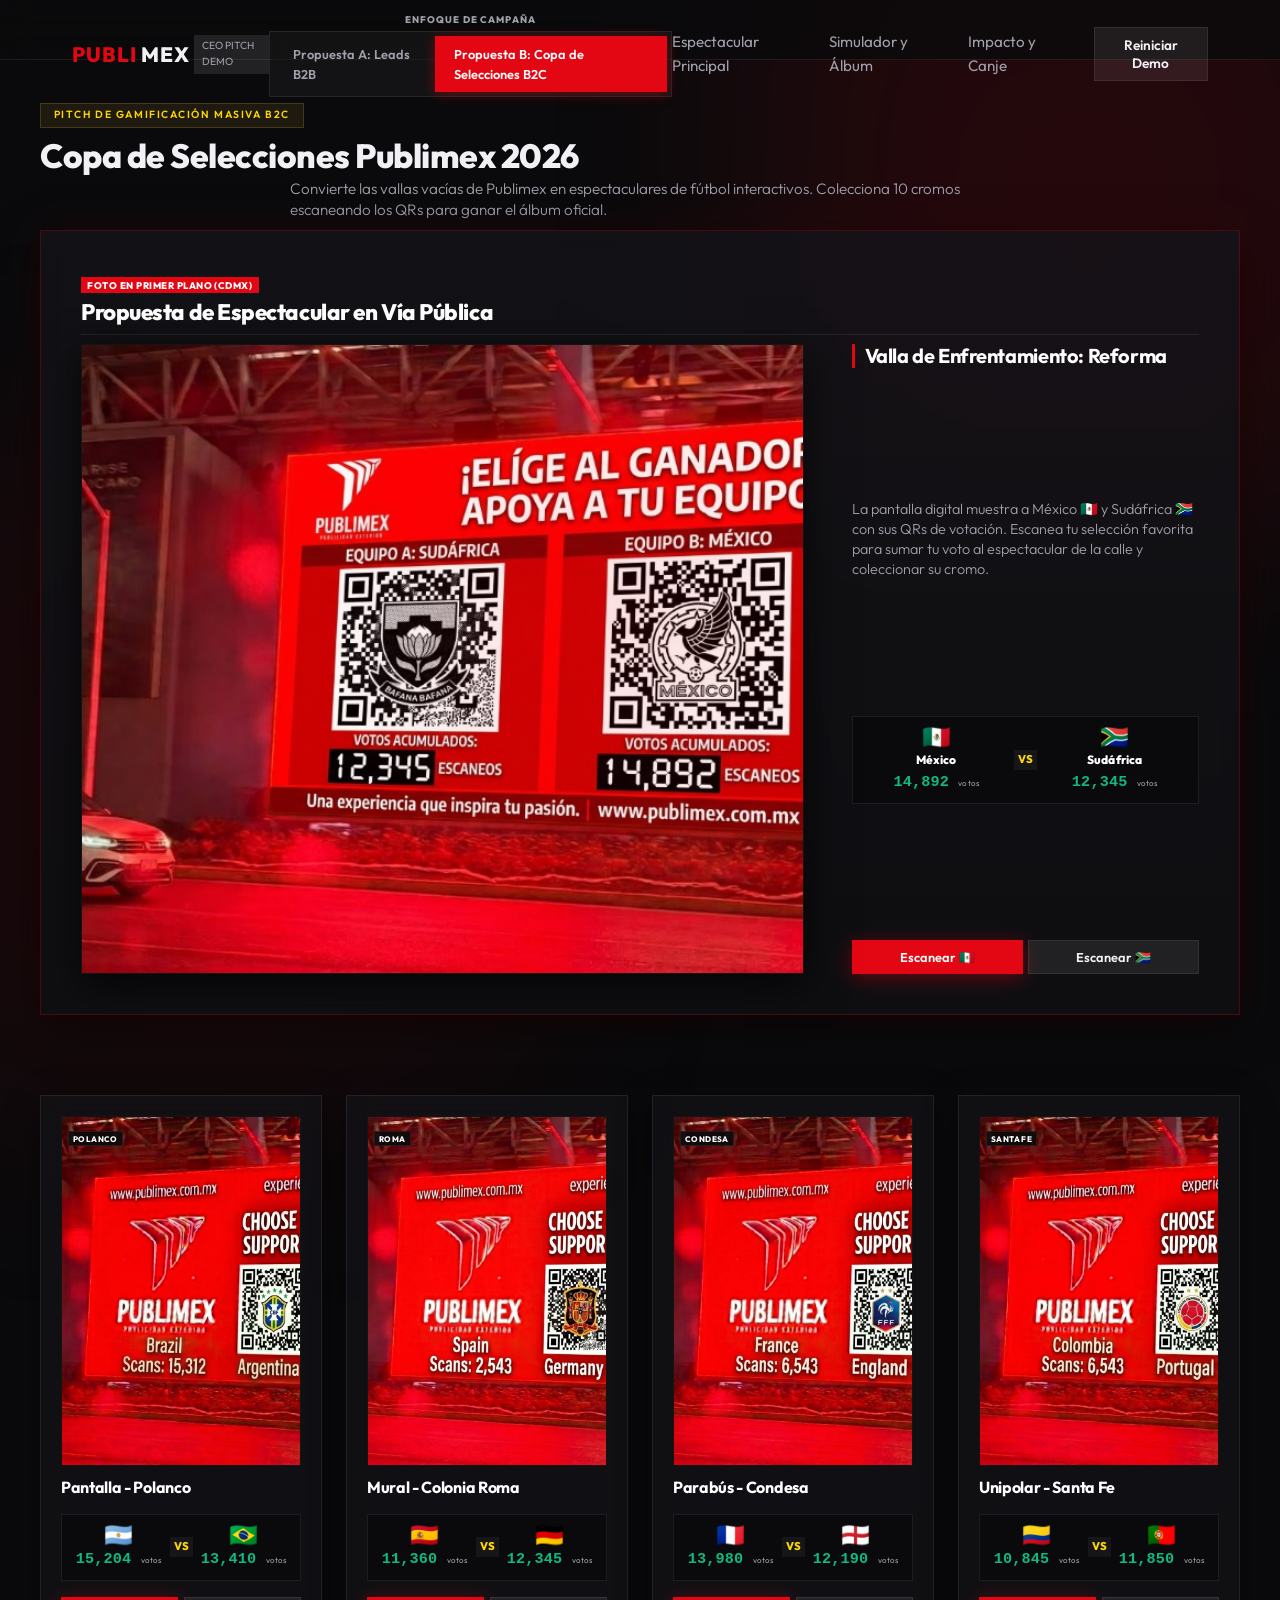
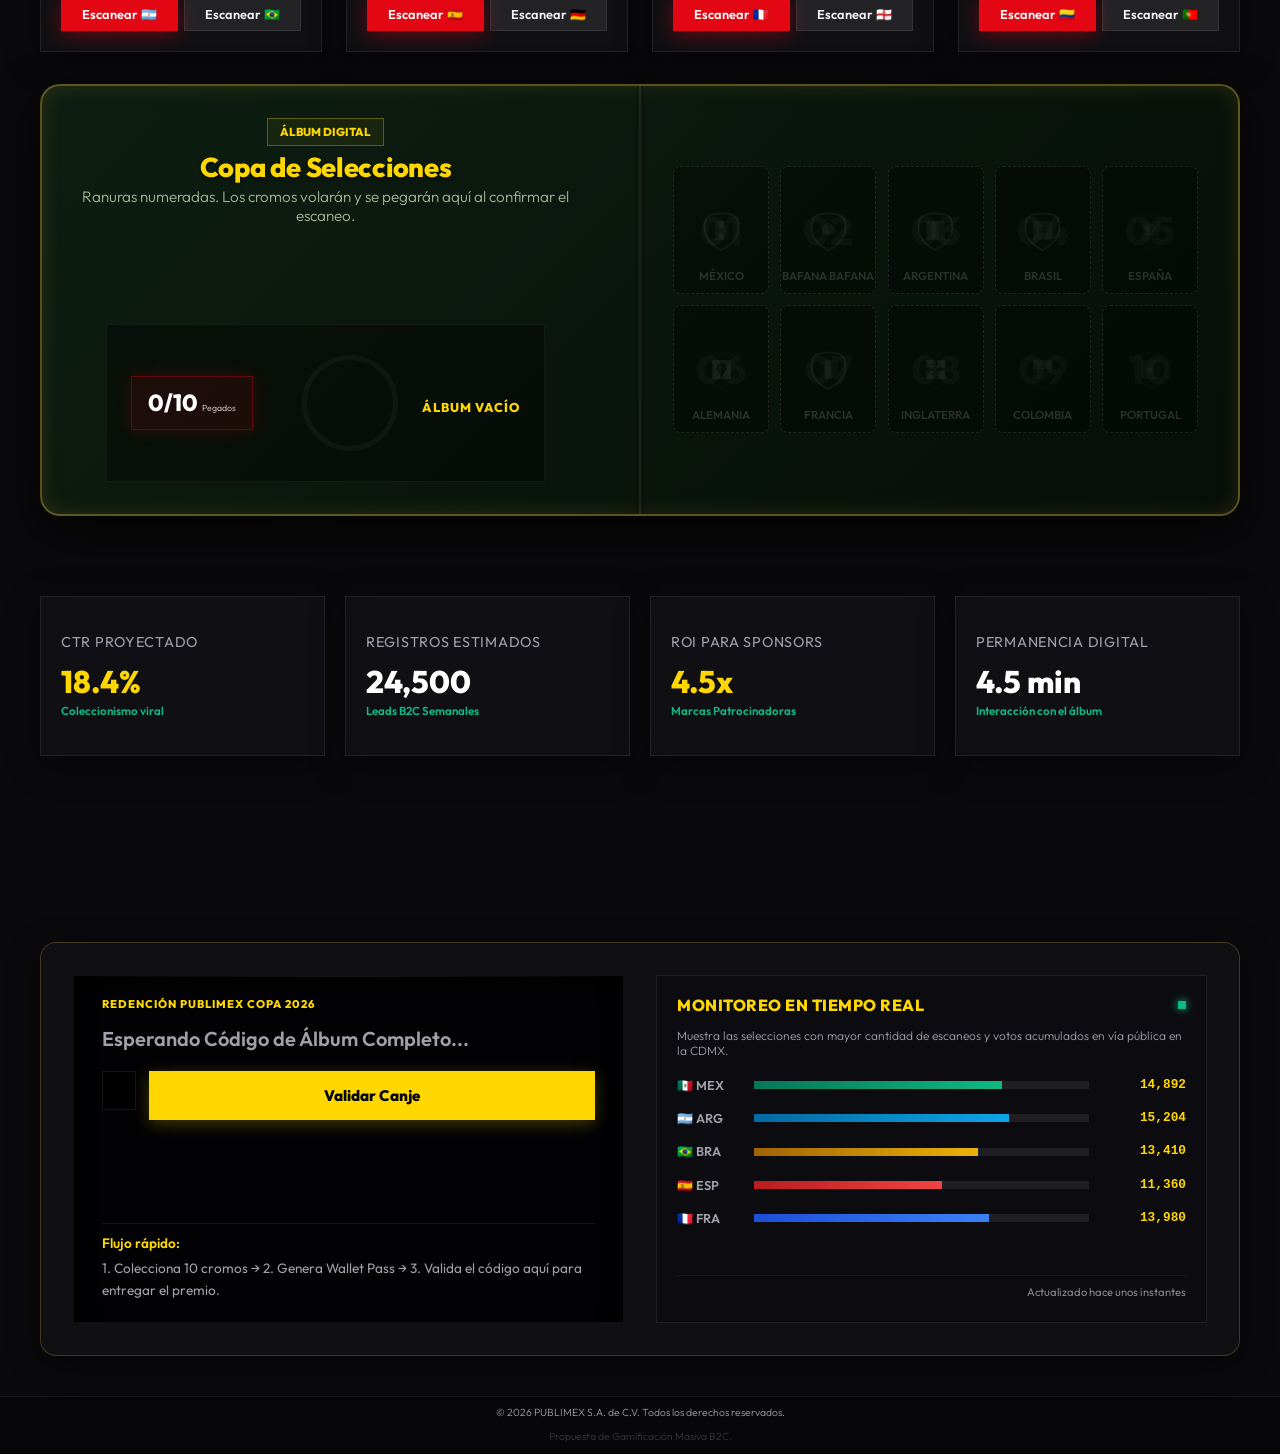
==== commit f4b4869b: "usar imagenes reales de selecciones para mockups" ====
--- a/futbol.html
+++ b/futbol.html
@@ -94,7 +94,7 @@
       <!-- Card 1 (Polanco) -->
       <div class="billboard-card glass-card soccer-matchup-card" id="match-card-2" style="padding: 0.5rem;">
         <div class="matchup-billboard-view" style="aspect-ratio: 16 / 9;">
-          <img src="assets/polanco.png" alt="Publimex Polanco" class="matchup-bg-image" loading="lazy">
+          <img src="assets/polanco_soccer.jpg" alt="Publimex Polanco" class="matchup-bg-image" loading="lazy">
           <div class="matchup-overlay-minimal"><span class="matchup-header-tag" style="font-size: 0.5rem; padding: 0.1rem 0.25rem;">POLANCO</span></div>
         </div>
         <div class="matchup-details" style="padding-top: 0.4rem; gap: 0.25rem;">
@@ -120,7 +120,7 @@
       <!-- Card 2 (Roma) -->
       <div class="billboard-card glass-card soccer-matchup-card" id="match-card-3" style="padding: 0.5rem;">
         <div class="matchup-billboard-view" style="aspect-ratio: 16 / 9;">
-          <img src="assets/roma.png" alt="Publimex Roma" class="matchup-bg-image" loading="lazy">
+          <img src="assets/roma_soccer.jpg" alt="Publimex Roma" class="matchup-bg-image" loading="lazy">
           <div class="matchup-overlay-minimal"><span class="matchup-header-tag" style="font-size: 0.5rem; padding: 0.1rem 0.25rem;">ROMA</span></div>
         </div>
         <div class="matchup-details" style="padding-top: 0.4rem; gap: 0.25rem;">
@@ -146,7 +146,7 @@
       <!-- Card 3 (Condesa) -->
       <div class="billboard-card glass-card soccer-matchup-card" id="match-card-4" style="padding: 0.5rem;">
         <div class="matchup-billboard-view" style="aspect-ratio: 16 / 9;">
-          <img src="assets/condesa.png" alt="Publimex Condesa" class="matchup-bg-image" loading="lazy">
+          <img src="assets/condesa_soccer.jpg" alt="Publimex Condesa" class="matchup-bg-image" loading="lazy">
           <div class="matchup-overlay-minimal"><span class="matchup-header-tag" style="font-size: 0.5rem; padding: 0.1rem 0.25rem;">CONDESA</span></div>
         </div>
         <div class="matchup-details" style="padding-top: 0.4rem; gap: 0.25rem;">
@@ -172,7 +172,7 @@
       <!-- Card 4 (Santa Fe) -->
       <div class="billboard-card glass-card soccer-matchup-card" id="match-card-5" style="padding: 0.5rem;">
         <div class="matchup-billboard-view" style="aspect-ratio: 16 / 9;">
-          <img src="assets/santafe.png" alt="Publimex Santa Fe" class="matchup-bg-image" loading="lazy">
+          <img src="assets/santafe_soccer.jpg" alt="Publimex Santa Fe" class="matchup-bg-image" loading="lazy">
           <div class="matchup-overlay-minimal"><span class="matchup-header-tag" style="font-size: 0.5rem; padding: 0.1rem 0.25rem;">SANTA FE</span></div>
         </div>
         <div class="matchup-details" style="padding-top: 0.4rem; gap: 0.25rem;">
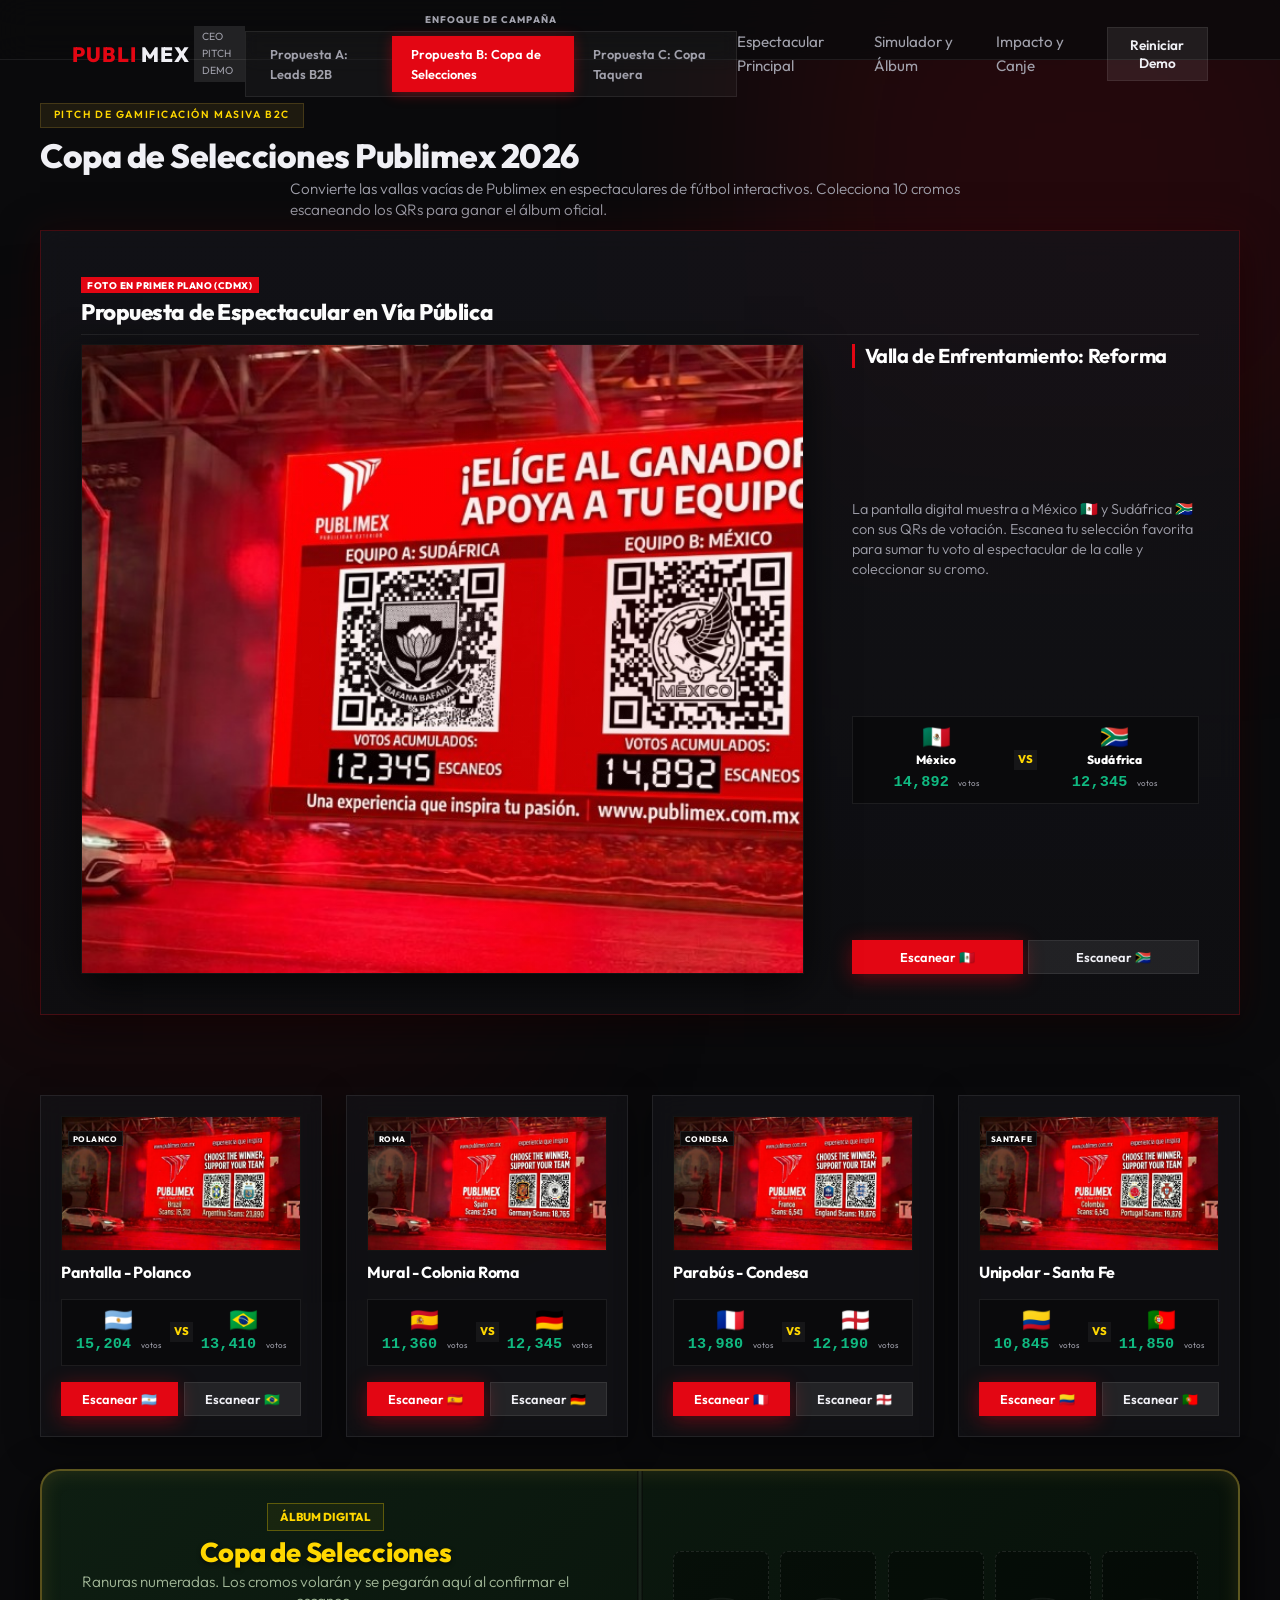
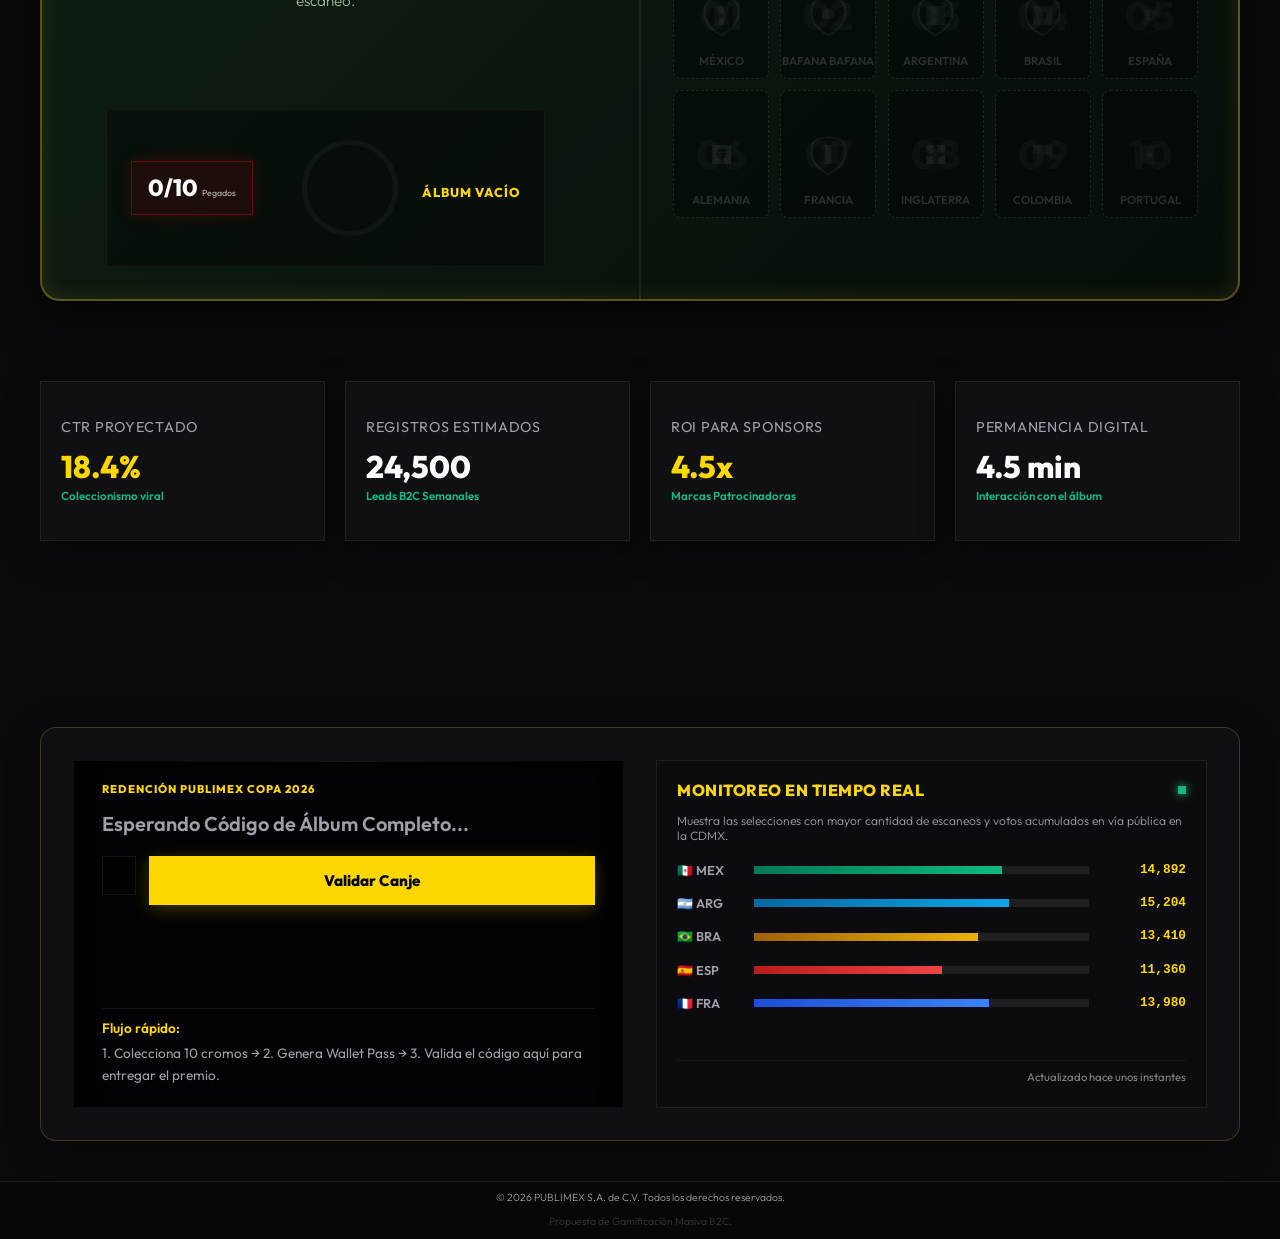
==== commit e1314dfc: "Implement Propuesta C: Copa Taquera B2C Campaign including landscape mockups, interactive scanner, p" ====
--- a/futbol.html
+++ b/futbol.html
@@ -26,7 +26,8 @@
         <span class="toggle-label">ENFOQUE DE CAMPAÑA</span>
         <div class="proposal-toggle">
           <a href="index.html" class="toggle-option">Propuesta A: Leads B2B</a>
-          <a href="#" class="toggle-option active">Propuesta B: Copa de Selecciones B2C</a>
+          <a href="#" class="toggle-option active">Propuesta B: Copa de Selecciones</a>
+          <a href="tacos.html" class="toggle-option">Propuesta C: Copa Taquera</a>
         </div>
       </div>
 
--- a/styles.css
+++ b/styles.css
@@ -2241,8 +2241,8 @@
 }
 .futbol-theme .matchup-billboard-view {
   width: 100% !important;
-  height: 350px !important; /* 2.5x height (was 140px) */
-  aspect-ratio: auto !important;
+  aspect-ratio: 16 / 9 !important; /* Force correct horizontal aspect ratio */
+  height: auto !important;
   overflow: hidden;
   background: #000;
 }
@@ -2593,3 +2593,612 @@
   }
 }
 
+/* ==========================================================================
+   B2C TACOS CAMPAIGN (PROPOSAL C) - COPA TAQUERA 2026 OVERRIDES
+   ========================================================================== */
+
+.tacos-theme svg:not(.soccer-ball-svg) {
+  width: 100% !important;
+  height: 100% !important;
+  max-width: 100% !important;
+  max-height: 100% !important;
+  display: block;
+}
+
+/* Snap Scroll presentation */
+.tacos-theme {
+  scroll-snap-type: y mandatory;
+  overflow-y: scroll;
+  height: 100vh;
+  max-height: 100vh;
+  background-color: #0c0b0b !important;
+  color: #f3f4f6 !important;
+}
+
+.tacos-theme header {
+  position: sticky;
+  top: 0;
+  z-index: 100;
+  height: 60px !important;
+  background: rgba(12, 11, 11, 0.85) !important;
+  backdrop-filter: blur(10px);
+  border-bottom: 1px solid rgba(220, 38, 38, 0.25) !important;
+}
+
+.tacos-theme .header-container {
+  padding: 0.75rem 2rem !important;
+}
+
+.tacos-theme .screen-100vh {
+  scroll-snap-align: start;
+  scroll-snap-stop: always;
+  min-height: calc(100vh - 60px) !important;
+  height: auto !important;
+  max-height: none !important;
+  scroll-margin-top: 60px;
+  overflow: visible !important;
+  display: flex;
+  flex-direction: column;
+  justify-content: space-between !important;
+  padding: 2.5rem !important;
+  box-sizing: border-box;
+}
+
+/* Force all elements to have 0 border-radius */
+.tacos-theme * {
+  border-radius: 0 !important;
+}
+
+.tacos-theme .hero-content h1 {
+  font-size: 2.1rem !important;
+  margin-bottom: 0.2rem !important;
+  font-weight: 800;
+  letter-spacing: -0.5px;
+  color: #ffffff !important;
+}
+
+.tacos-theme .hero-content .hero-lead {
+  font-size: 0.95rem !important;
+  margin-bottom: 0.2rem !important;
+  line-height: 1.35;
+  color: #a3a3a3 !important;
+}
+
+.tacos-theme .visual-showcase-card {
+  padding: 2.5rem !important;
+  flex: 1;
+  display: flex;
+  flex-direction: column;
+  justify-content: center;
+  max-height: none !important;
+  height: auto !important;
+  background: rgba(220, 38, 38, 0.03) !important;
+  border: 1px solid rgba(220, 38, 38, 0.2) !important;
+  transition: border-color 0.3s ease, box-shadow 0.3s ease;
+}
+
+.tacos-theme .visual-showcase-card:hover {
+  border-color: rgba(220, 38, 38, 0.55) !important;
+  box-shadow: 0 10px 40px rgba(220, 38, 38, 0.15), 0 12px 40px rgba(0, 0, 0, 0.6) !important;
+}
+
+.tacos-theme .visual-showcase-container {
+  display: flex !important;
+  gap: 3rem !important;
+  align-items: stretch !important;
+  height: 70vh !important;
+  min-height: 70vh !important;
+}
+
+.tacos-theme .visual-showcase-image-wrapper {
+  flex: 1.35 !important;
+  height: 70vh !important;
+  min-height: 70vh !important;
+  max-height: 70vh !important;
+  aspect-ratio: 16 / 9 !important;
+  max-width: 62vw !important;
+  overflow: hidden;
+  border: 1px solid rgba(220, 38, 38, 0.25) !important;
+  box-shadow: 0 12px 40px rgba(0, 0, 0, 0.7);
+  background: #000;
+}
+
+.tacos-theme .showcase-img {
+  width: 100% !important;
+  height: 100% !important;
+  object-fit: cover !important;
+  object-position: center !important;
+}
+
+.tacos-theme .visual-showcase-details {
+  flex: 0.65 !important;
+  display: flex !important;
+  flex-direction: column !important;
+  justify-content: space-between !important;
+  height: auto !important;
+  min-height: 100% !important;
+  gap: 1.5rem !important;
+}
+
+.tacos-theme .visual-showcase-details h4 {
+  font-size: 1.25rem !important;
+  color: #ffffff;
+  font-weight: 700;
+}
+
+.tacos-theme .showcase-desc {
+  font-size: 0.9rem !important;
+  line-height: 1.4;
+  color: #a3a3a3 !important;
+}
+
+.tacos-theme .matchup-scoreboard {
+  padding: 0.5rem 1rem !important;
+  margin: 0.4rem 0 !important;
+  background: rgba(220, 38, 38, 0.08) !important;
+  border: 1px solid rgba(220, 38, 38, 0.3) !important;
+}
+
+.tacos-theme .scoreboard-flag {
+  font-size: 2.1rem !important;
+}
+
+.tacos-theme .scoreboard-team-name {
+  font-size: 0.95rem !important;
+}
+
+.tacos-theme .scoreboard-votes {
+  font-size: 1.15rem !important;
+  color: #facc15 !important;
+}
+
+/* Screen 2: Simulator matchups & pasaporte */
+.tacos-theme #demo-simulator {
+  justify-content: flex-start !important;
+  gap: 2rem !important;
+  height: auto !important;
+  max-height: none !important;
+  min-height: calc(100vh - 60px) !important;
+}
+
+.tacos-theme .matchups-horizontal-row {
+  display: grid !important;
+  grid-template-columns: repeat(4, 1fr) !important;
+  gap: 1.5rem !important;
+  margin-bottom: 0 !important;
+  width: 100% !important;
+  height: auto !important;
+  max-height: none !important;
+  min-height: auto !important;
+}
+
+.tacos-theme .soccer-matchup-card {
+  height: auto !important;
+  padding: 1.25rem !important;
+  display: flex !important;
+  flex-direction: column !important;
+  justify-content: space-between !important;
+  background: rgba(255, 255, 255, 0.02) !important;
+  border: 1px solid rgba(255, 255, 255, 0.08) !important;
+  transition: all 0.3s cubic-bezier(0.16, 1, 0.3, 1) !important;
+}
+
+.tacos-theme .soccer-matchup-card:hover {
+  border-color: rgba(234, 179, 8, 0.4) !important;
+  box-shadow: 0 10px 30px rgba(234, 179, 8, 0.12) !important;
+  transform: translateY(-4px) !important;
+}
+
+.tacos-theme .matchup-billboard-view {
+  width: 100% !important;
+  aspect-ratio: 16 / 9 !important;
+  height: auto !important;
+  overflow: hidden;
+  background: #000;
+  border: 1px solid rgba(255,255,255,0.05);
+}
+
+.tacos-theme .matchup-bg-image {
+  width: 100% !important;
+  height: 100% !important;
+  object-fit: cover !important;
+  object-position: center !important;
+}
+
+.tacos-theme .matchup-details {
+  padding-top: 0.75rem !important;
+  gap: 0.6rem !important;
+  flex: 1;
+  display: flex !important;
+  flex-direction: column !important;
+  justify-content: space-between !important;
+}
+
+.tacos-theme .matchup-title {
+  font-size: 1rem !important;
+  font-weight: 700;
+  color: #ffffff;
+}
+
+.tacos-theme .matchup-scoreboard {
+  padding: 0.5rem !important;
+  background: rgba(220, 38, 38, 0.05) !important;
+  border: 1px solid rgba(220, 38, 38, 0.2) !important;
+}
+
+.tacos-theme .scoreboard-flag {
+  font-size: 1.45rem !important;
+}
+
+.tacos-theme .scoreboard-team-name {
+  font-size: 0.75rem !important;
+}
+
+.tacos-theme .scoreboard-votes {
+  font-size: 0.95rem !important;
+}
+
+.tacos-theme .scoreboard-vs {
+  font-size: 0.7rem !important;
+  color: #ef4444 !important;
+  padding: 0.05rem 0.25rem !important;
+}
+
+.tacos-theme .btn-scan-option {
+  padding: 0.5rem 0 !important;
+  font-size: 0.8rem !important;
+  font-weight: 600;
+}
+
+/* Pasaporte Book Grid Overrides (Open Book Style) */
+.tacos-theme .album-book-container {
+  grid-template-columns: 1fr 1fr !important;
+  gap: 2.5rem !important;
+  padding: 2rem 2.5rem !important;
+  max-height: 48vh !important;
+  height: 48vh !important;
+  min-height: 380px !important;
+  background: rgba(220, 38, 38, 0.02) !important;
+  border: 1px solid rgba(220, 38, 38, 0.15) !important;
+  align-self: center;
+  width: 100% !important;
+  display: grid !important;
+  transition: border-color 0.3s ease, box-shadow 0.3s ease;
+}
+
+.tacos-theme .album-book-container:hover {
+  border-color: rgba(234, 179, 8, 0.5) !important;
+  box-shadow: 0 15px 45px rgba(0,0,0,0.85), inset 0 0 25px rgba(234, 179, 8, 0.1) !important;
+}
+
+.tacos-theme .album-book-container::before {
+  left: 50% !important;
+  transform: translateX(-50%) !important;
+  width: 6px !important;
+  background: linear-gradient(90deg, rgba(0,0,0,0.6) 0%, rgba(255,255,255,0.08) 50%, rgba(0,0,0,0.6) 100%) !important;
+}
+
+.tacos-theme .album-book-left {
+  gap: 1.5rem !important;
+  height: 100% !important;
+  display: flex !important;
+  flex-direction: column !important;
+  justify-content: space-between !important;
+  align-items: center !important;
+  text-align: center !important;
+  padding-right: 2rem !important;
+}
+
+.tacos-theme .album-book-right {
+  display: flex !important;
+  justify-content: center !important;
+  align-items: center !important;
+  height: 100% !important;
+  padding-left: 2rem !important;
+}
+
+.tacos-theme .album-badge {
+  font-size: 0.72rem !important;
+  padding: 0.25rem 0.75rem !important;
+}
+
+.tacos-theme .album-cover-header h2 {
+  font-size: 1.7rem !important;
+  margin: 0.3rem 0 !important;
+  color: #ffffff;
+}
+
+.tacos-theme .album-cover-header p {
+  font-size: 0.95rem !important;
+  line-height: 1.45;
+}
+
+.tacos-theme .album-progress-box {
+  padding: 0.8rem 1.5rem !important;
+  background: rgba(0, 0, 0, 0.3) !important;
+  border: 1px solid rgba(255, 255, 255, 0.05) !important;
+  flex-direction: row !important;
+  gap: 2rem !important;
+  align-items: center;
+  justify-content: center !important;
+}
+
+.tacos-theme .counter-display {
+  font-size: 1.45rem !important;
+  padding: 0.45rem 1rem !important;
+  background: rgba(220, 38, 38, 0.1) !important;
+  border: 1px solid rgba(220, 38, 38, 0.3) !important;
+  color: #ef4444 !important;
+}
+
+.tacos-theme .soccer-ball-svg {
+  width: 130px !important;
+  height: 130px !important;
+}
+
+.tacos-theme #album-status-label {
+  font-size: 0.8rem !important;
+  margin-top: 0.5rem !important;
+  align-self: center;
+}
+
+/* 2x5 slots grid */
+.tacos-theme .cromo-album-grid {
+  grid-template-columns: repeat(5, 96px) !important;
+  grid-template-rows: repeat(2, 128px) !important;
+  gap: 0.7rem !important;
+  justify-content: center !important;
+  align-content: center !important;
+}
+
+.tacos-theme .album-slot {
+  width: 96px !important;
+  height: 128px !important;
+  background: rgba(0, 0, 0, 0.4) !important;
+  border: 1.5px dashed rgba(220, 38, 38, 0.4) !important;
+}
+
+.tacos-theme .album-slot-num {
+  font-size: 2.5rem !important;
+  color: rgba(220, 38, 38, 0.15) !important;
+}
+
+.tacos-theme .album-slot-team-name {
+  font-size: 0.72rem !important;
+  bottom: 8px !important;
+  color: #888 !important;
+}
+
+/* Sello / Cromo overrides inside the slots */
+.tacos-theme .real-cromo {
+  border: 3.5px solid #ffffff !important;
+  background: #18181b !important;
+  padding: 0.45rem 0.3rem !important;
+  box-shadow: 0 4px 10px rgba(0,0,0,0.5) !important;
+  transition: transform 0.25s cubic-bezier(0.175, 0.885, 0.32, 1.275), box-shadow 0.25s ease !important;
+}
+
+.tacos-theme .real-cromo:hover {
+  transform: scale(1.22) rotate(-1deg) !important;
+  z-index: 50 !important;
+  box-shadow: 0 12px 30px rgba(255, 255, 255, 0.1) !important;
+}
+
+.tacos-theme .real-cromo-badge {
+  font-size: 8px !important;
+  background: #dc2626 !important;
+  color: white !important;
+  padding: 1px 4px !important;
+}
+
+.tacos-theme .real-cromo-shield {
+  width: 75% !important;
+  height: 52% !important;
+}
+
+.tacos-theme .real-cromo-flag {
+  font-size: 1.4rem !important;
+}
+
+.tacos-theme .real-cromo-name {
+  font-size: 0.75rem !important;
+  max-width: 95% !important;
+  color: #fff !important;
+}
+
+/* Screen 3: Analytics & Validation */
+.tacos-theme #analytics-validation {
+  justify-content: space-between !important;
+  gap: 2rem !important;
+}
+
+.tacos-theme .analytics-grid {
+  gap: 1.25rem !important;
+  margin-bottom: 0 !important;
+  height: 18vh !important;
+  max-height: 160px !important;
+  min-height: 125px !important;
+}
+
+.tacos-theme .stat-card {
+  padding: 1.25rem !important;
+  background: rgba(220, 38, 38, 0.02) !important;
+  border: 1px solid rgba(220, 38, 38, 0.15) !important;
+  display: flex !important;
+  flex-direction: column !important;
+  justify-content: center !important;
+  height: 100% !important;
+  transition: all 0.3s cubic-bezier(0.16, 1, 0.3, 1) !important;
+}
+
+.tacos-theme .stat-card:hover {
+  border-color: rgba(234, 179, 8, 0.35) !important;
+  box-shadow: 0 10px 30px rgba(234, 179, 8, 0.12) !important;
+  transform: translateY(-3px) !important;
+}
+
+.tacos-theme .stat-label {
+  font-size: 0.9rem !important;
+  margin-bottom: 0.4rem !important;
+}
+
+.tacos-theme .stat-value {
+  font-size: 1.95rem !important;
+  font-weight: 800;
+}
+
+.tacos-theme .stat-change {
+  font-size: 0.72rem !important;
+}
+
+.tacos-theme .validation-container {
+  padding: 2rem !important;
+  background: rgba(220, 38, 38, 0.01) !important;
+  border: 1px solid rgba(220, 38, 38, 0.2) !important;
+  height: 46vh !important;
+  max-height: 480px !important;
+  min-height: 380px !important;
+  transition: border-color 0.3s ease, box-shadow 0.3s ease;
+}
+
+.tacos-theme .validation-container:hover {
+  border-color: rgba(220, 38, 38, 0.4) !important;
+  box-shadow: 0 12px 36px rgba(220, 38, 38, 0.1) !important;
+}
+
+.tacos-theme .validator-ui {
+  gap: 2rem !important;
+  height: 100% !important;
+}
+
+.tacos-theme .validator-screen {
+  padding: 1.25rem 1.75rem !important;
+  height: 100% !important;
+  justify-content: space-between !important;
+}
+
+.tacos-theme #validator-status {
+  font-size: 1.25rem !important;
+  margin: 0.6rem 0 !important;
+}
+
+.tacos-theme .validator-inputs {
+  gap: 0.8rem !important;
+}
+
+.tacos-theme .validator-inputs input {
+  padding: 0.6rem 1rem !important;
+  font-size: 0.95rem !important;
+}
+
+.tacos-theme .validator-inputs button {
+  padding: 0.6rem 1.2rem !important;
+  font-size: 0.95rem !important;
+}
+
+.tacos-theme .validation-message-box {
+  margin-top: 0.6rem !important;
+  padding: 0.5rem 1rem !important;
+  font-size: 0.85rem !important;
+}
+
+.tacos-theme .validator-context {
+  font-size: 0.85rem !important;
+}
+
+/* Scanner Modal overrides */
+.tacos-theme .modal-dialog {
+  max-width: 350px !important;
+  padding: 1.25rem !important;
+  background: #0f0e0e !important;
+  border: 2px solid #dc2626 !important;
+}
+
+.tacos-theme .scanner-container {
+  gap: 0.8rem !important;
+}
+
+.tacos-theme .scanner-header h4 {
+  font-size: 1rem !important;
+  color: #ffffff;
+}
+
+.tacos-theme .scanner-phone-frame {
+  width: 220px !important;
+  height: 320px !important;
+  padding: 8px !important;
+  background: #18181b !important;
+  border: 2px solid #2d2d30 !important;
+}
+
+.tacos-theme .scanner-aim-box {
+  width: 150px !important;
+  height: 150px !important;
+}
+
+.tacos-theme .qr-target-preview {
+  padding: 0.5rem !important;
+}
+
+.tacos-theme .qr-target-preview > div {
+  width: 130px !important;
+  height: 130px !important;
+  padding: 6px !important;
+}
+
+.tacos-theme .qr-target-preview > div > div {
+  width: 54px !important;
+  height: 54px !important;
+}
+
+.tacos-theme .scanner-info-text {
+  font-size: 0.78rem !important;
+  color: #a3a3a3;
+}
+
+.tacos-theme .scanner-viewport-wrapper {
+  min-height: 330px !important;
+}
+
+.tacos-theme .success-title {
+  font-size: 1.45rem !important;
+}
+
+.tacos-theme .success-subtitle {
+  font-size: 0.85rem !important;
+}
+
+.tacos-theme .modal-billboard-container {
+  height: 190px !important;
+}
+
+.tacos-theme .modal-billboard-container .real-cromo {
+  width: 105px !important;
+  height: 140px !important;
+  border: 3px solid #ffffff !important;
+  padding: 0.4rem 0.25rem !important;
+}
+
+.tacos-theme .modal-billboard-container .real-cromo-flag {
+  font-size: 1.3rem !important;
+}
+
+.tacos-theme .modal-billboard-container .real-cromo-name {
+  font-size: 0.72rem !important;
+}
+
+.tacos-theme .progress-details-text {
+  font-size: 0.85rem !important;
+}
+
+/* Flying Sticker container size overrides */
+.tacos-theme #flying-sticker-effect {
+  position: absolute !important;
+  inset: auto !important;
+  right: auto !important;
+  bottom: auto !important;
+  margin: 0 !important;
+  box-sizing: border-box !important;
+  pointer-events: none;
+  z-index: 10000;
+}
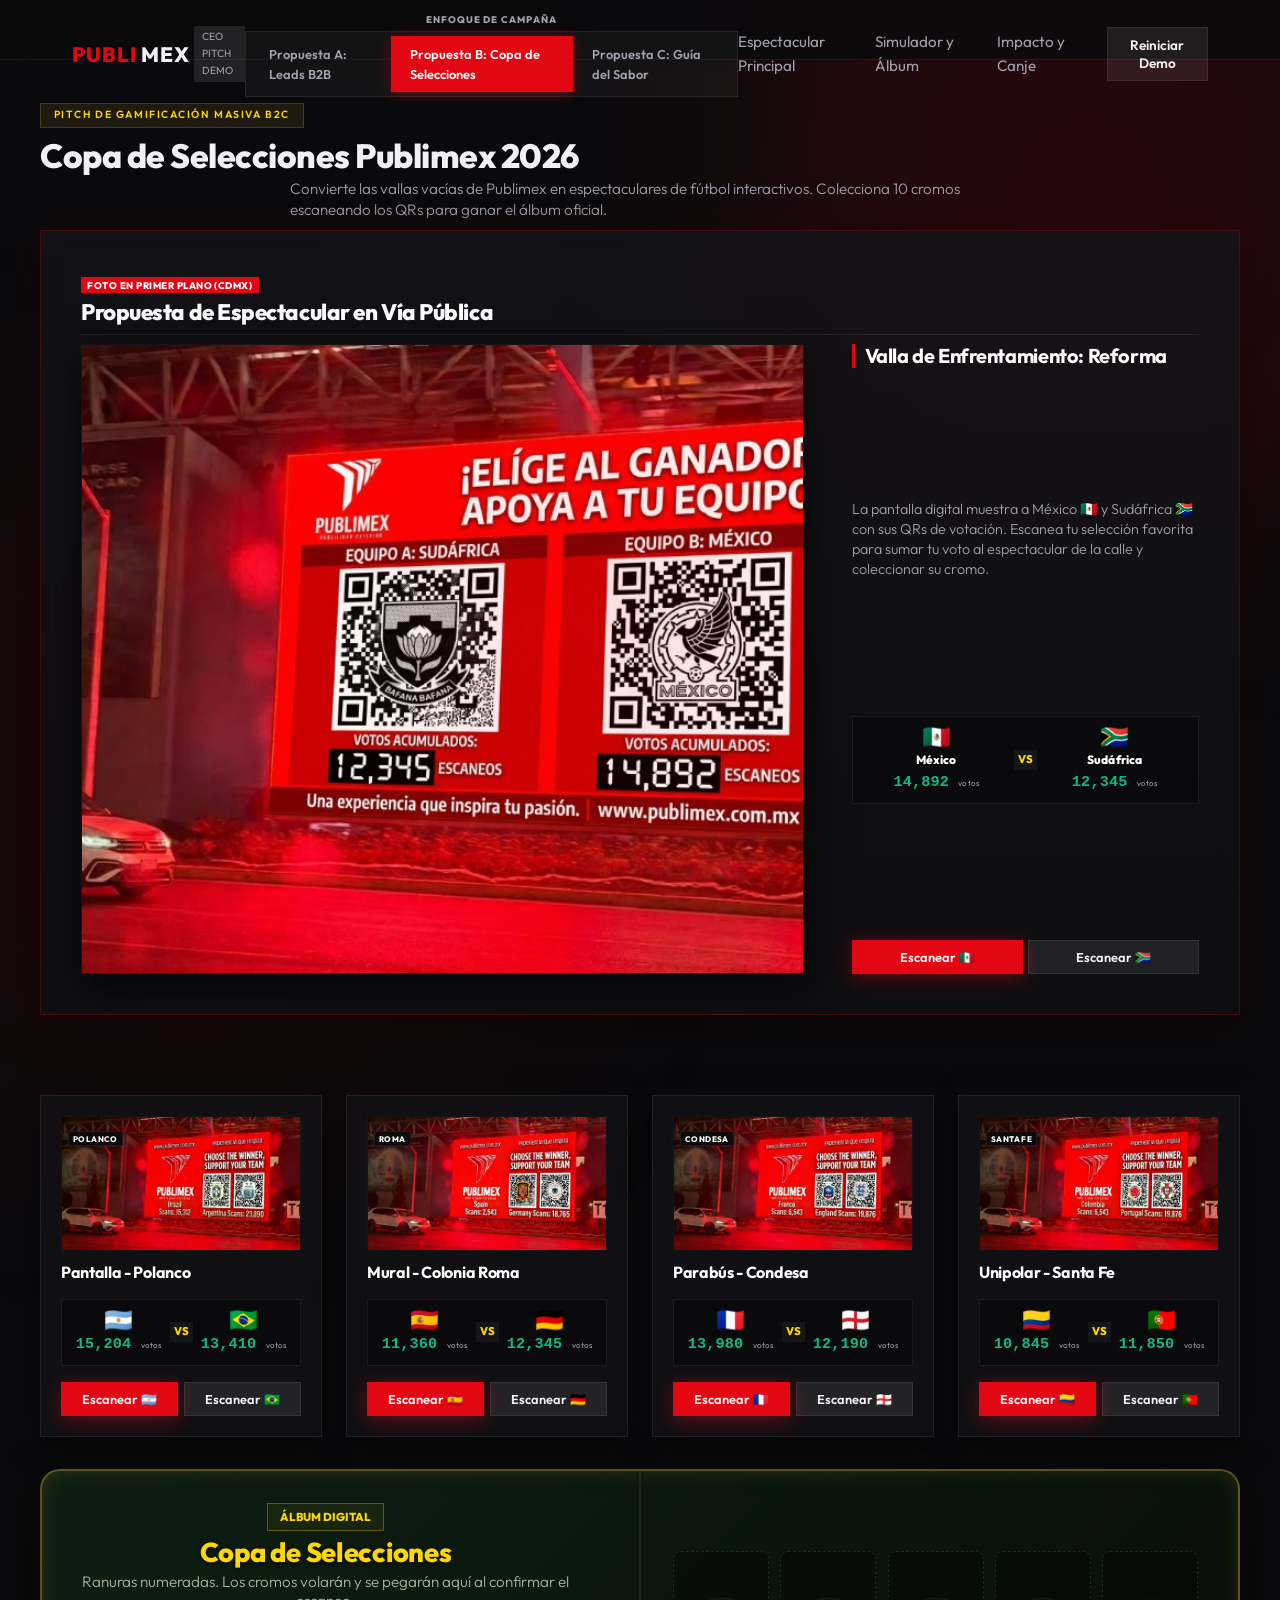
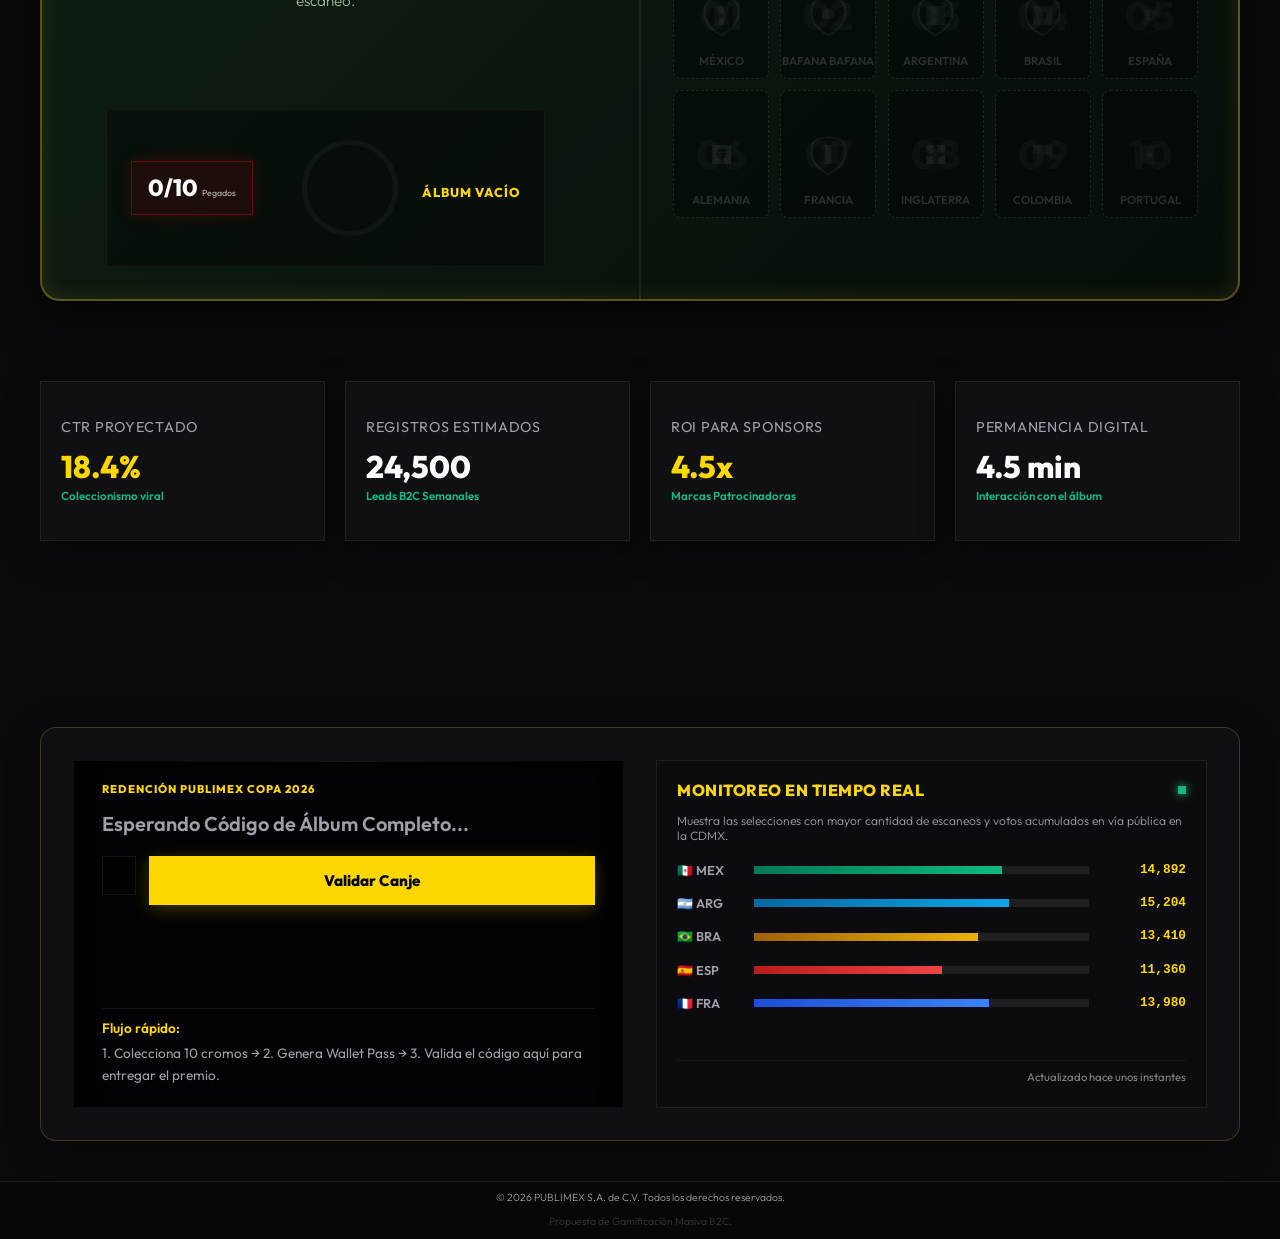
==== commit cc45cc9c: "propuesta selecciones de futbol" ====
--- a/futbol.html
+++ b/futbol.html
@@ -27,7 +27,7 @@
         <div class="proposal-toggle">
           <a href="index.html" class="toggle-option">Propuesta A: Leads B2B</a>
           <a href="#" class="toggle-option active">Propuesta B: Copa de Selecciones</a>
-          <a href="tacos.html" class="toggle-option">Propuesta C: Copa Taquera</a>
+          <a href="tacos.html" class="toggle-option">Propuesta C: Guía del Sabor</a>
         </div>
       </div>
 
--- a/styles.css
+++ b/styles.css
@@ -2850,272 +2850,186 @@
   font-weight: 600;
 }
 
-/* Pasaporte Book Grid Overrides (Open Book Style) */
-.tacos-theme .album-book-container {
-  grid-template-columns: 1fr 1fr !important;
-  gap: 2.5rem !important;
-  padding: 2rem 2.5rem !important;
-  max-height: 48vh !important;
-  height: 48vh !important;
-  min-height: 380px !important;
+/* CDMX Flavor Map Dashboard Styles */
+.tacos-theme .flavor-dashboard-container {
+  display: flex;
+  flex-direction: column;
+  padding: 1.5rem 2rem !important;
   background: rgba(220, 38, 38, 0.02) !important;
   border: 1px solid rgba(220, 38, 38, 0.15) !important;
-  align-self: center;
-  width: 100% !important;
-  display: grid !important;
+  min-height: 400px;
+  position: relative;
+  overflow: hidden;
   transition: border-color 0.3s ease, box-shadow 0.3s ease;
 }
 
-.tacos-theme .album-book-container:hover {
-  border-color: rgba(234, 179, 8, 0.5) !important;
-  box-shadow: 0 15px 45px rgba(0,0,0,0.85), inset 0 0 25px rgba(234, 179, 8, 0.1) !important;
-}
-
-.tacos-theme .album-book-container::before {
-  left: 50% !important;
-  transform: translateX(-50%) !important;
-  width: 6px !important;
-  background: linear-gradient(90deg, rgba(0,0,0,0.6) 0%, rgba(255,255,255,0.08) 50%, rgba(0,0,0,0.6) 100%) !important;
-}
-
-.tacos-theme .album-book-left {
-  gap: 1.5rem !important;
-  height: 100% !important;
-  display: flex !important;
-  flex-direction: column !important;
-  justify-content: space-between !important;
-  align-items: center !important;
-  text-align: center !important;
-  padding-right: 2rem !important;
-}
-
-.tacos-theme .album-book-right {
-  display: flex !important;
-  justify-content: center !important;
-  align-items: center !important;
-  height: 100% !important;
-  padding-left: 2rem !important;
-}
-
-.tacos-theme .album-badge {
-  font-size: 0.72rem !important;
-  padding: 0.25rem 0.75rem !important;
-}
-
-.tacos-theme .album-cover-header h2 {
-  font-size: 1.7rem !important;
-  margin: 0.3rem 0 !important;
-  color: #ffffff;
-}
-
-.tacos-theme .album-cover-header p {
-  font-size: 0.95rem !important;
-  line-height: 1.45;
-}
-
-.tacos-theme .album-progress-box {
-  padding: 0.8rem 1.5rem !important;
-  background: rgba(0, 0, 0, 0.3) !important;
-  border: 1px solid rgba(255, 255, 255, 0.05) !important;
-  flex-direction: row !important;
-  gap: 2rem !important;
-  align-items: center;
-  justify-content: center !important;
-}
-
-.tacos-theme .counter-display {
-  font-size: 1.45rem !important;
-  padding: 0.45rem 1rem !important;
-  background: rgba(220, 38, 38, 0.1) !important;
-  border: 1px solid rgba(220, 38, 38, 0.3) !important;
-  color: #ef4444 !important;
-}
-
-.tacos-theme .soccer-ball-svg {
-  width: 130px !important;
-  height: 130px !important;
-}
-
-.tacos-theme #album-status-label {
-  font-size: 0.8rem !important;
-  margin-top: 0.5rem !important;
-  align-self: center;
-}
-
-/* 2x5 slots grid */
-.tacos-theme .cromo-album-grid {
-  grid-template-columns: repeat(5, 96px) !important;
-  grid-template-rows: repeat(2, 128px) !important;
-  gap: 0.7rem !important;
-  justify-content: center !important;
-  align-content: center !important;
-}
-
-.tacos-theme .album-slot {
-  width: 96px !important;
-  height: 128px !important;
-  background: rgba(0, 0, 0, 0.4) !important;
-  border: 1.5px dashed rgba(220, 38, 38, 0.4) !important;
-}
-
-.tacos-theme .album-slot-num {
-  font-size: 2.5rem !important;
-  color: rgba(220, 38, 38, 0.15) !important;
-}
-
-.tacos-theme .album-slot-team-name {
-  font-size: 0.72rem !important;
-  bottom: 8px !important;
-  color: #888 !important;
-}
-
-/* Sello / Cromo overrides inside the slots */
-.tacos-theme .real-cromo {
-  border: 3.5px solid #ffffff !important;
-  background: #18181b !important;
-  padding: 0.45rem 0.3rem !important;
-  box-shadow: 0 4px 10px rgba(0,0,0,0.5) !important;
-  transition: transform 0.25s cubic-bezier(0.175, 0.885, 0.32, 1.275), box-shadow 0.25s ease !important;
-}
-
-.tacos-theme .real-cromo:hover {
-  transform: scale(1.22) rotate(-1deg) !important;
-  z-index: 50 !important;
-  box-shadow: 0 12px 30px rgba(255, 255, 255, 0.1) !important;
-}
-
-.tacos-theme .real-cromo-badge {
-  font-size: 8px !important;
-  background: #dc2626 !important;
-  color: white !important;
-  padding: 1px 4px !important;
-}
-
-.tacos-theme .real-cromo-shield {
-  width: 75% !important;
-  height: 52% !important;
-}
-
-.tacos-theme .real-cromo-flag {
-  font-size: 1.4rem !important;
-}
-
-.tacos-theme .real-cromo-name {
-  font-size: 0.75rem !important;
-  max-width: 95% !important;
-  color: #fff !important;
-}
-
-/* Screen 3: Analytics & Validation */
-.tacos-theme #analytics-validation {
-  justify-content: space-between !important;
-  gap: 2rem !important;
-}
-
-.tacos-theme .analytics-grid {
-  gap: 1.25rem !important;
-  margin-bottom: 0 !important;
-  height: 18vh !important;
-  max-height: 160px !important;
-  min-height: 125px !important;
-}
-
-.tacos-theme .stat-card {
-  padding: 1.25rem !important;
-  background: rgba(220, 38, 38, 0.02) !important;
-  border: 1px solid rgba(220, 38, 38, 0.15) !important;
-  display: flex !important;
-  flex-direction: column !important;
-  justify-content: center !important;
-  height: 100% !important;
-  transition: all 0.3s cubic-bezier(0.16, 1, 0.3, 1) !important;
-}
-
-.tacos-theme .stat-card:hover {
+.tacos-theme .flavor-dashboard-container:hover {
   border-color: rgba(234, 179, 8, 0.35) !important;
-  box-shadow: 0 10px 30px rgba(234, 179, 8, 0.12) !important;
-  transform: translateY(-3px) !important;
-}
-
-.tacos-theme .stat-label {
-  font-size: 0.9rem !important;
-  margin-bottom: 0.4rem !important;
-}
-
-.tacos-theme .stat-value {
-  font-size: 1.95rem !important;
+  box-shadow: 0 15px 45px rgba(0,0,0,0.85) !important;
+}
+
+.tacos-theme .map-overlay-lock {
+  position: absolute;
+  inset: 0;
+  background: rgba(10, 10, 12, 0.85);
+  backdrop-filter: blur(8px);
+  -webkit-backdrop-filter: blur(8px);
+  z-index: 50;
+  display: flex;
+  align-items: center;
+  justify-content: center;
+}
+
+.tacos-theme .lock-card {
+  max-width: 400px;
+  background: rgba(15, 14, 14, 0.95) !important;
+  border: 1.5px solid #dc2626 !important;
+  padding: 2rem !important;
+  box-shadow: 0 10px 40px rgba(0,0,0,0.8);
+}
+
+/* CDMX Map styles */
+.tacos-theme .map-svg-container {
+  border: 1px solid rgba(255, 255, 255, 0.08);
+  background: rgba(10, 10, 12, 0.6);
+  position: relative;
+  overflow: hidden;
+}
+
+.tacos-theme .cdmx-svg-map {
+  display: block;
+}
+
+/* Glowing Map Pins */
+.tacos-theme .map-pin {
+  transition: transform 0.3s cubic-bezier(0.175, 0.885, 0.32, 1.275);
+}
+
+.tacos-theme .map-pin text {
+  fill: #fff;
+  font-family: monospace;
   font-weight: 800;
-}
-
-.tacos-theme .stat-change {
-  font-size: 0.72rem !important;
-}
-
-.tacos-theme .validation-container {
-  padding: 2rem !important;
-  background: rgba(220, 38, 38, 0.01) !important;
-  border: 1px solid rgba(220, 38, 38, 0.2) !important;
-  height: 46vh !important;
-  max-height: 480px !important;
-  min-height: 380px !important;
-  transition: border-color 0.3s ease, box-shadow 0.3s ease;
-}
-
-.tacos-theme .validation-container:hover {
+  text-anchor: middle;
+  dominant-baseline: central;
+  pointer-events: none;
+}
+
+.tacos-theme .map-pin:hover,
+.tacos-theme .map-pin.selected {
+  transform: scale(1.3);
+}
+
+.tacos-theme .map-pin circle:nth-child(2) {
+  transition: r 0.25s ease;
+}
+
+.tacos-theme .pin-pulse {
+  animation: pinPulseRing 2s infinite ease-out;
+  transform-origin: center;
+  pointer-events: none;
+}
+
+@keyframes pinPulseRing {
+  0% {
+    r: 6;
+    opacity: 0.8;
+  }
+  100% {
+    r: 20;
+    opacity: 0;
+  }
+}
+
+/* Map Tooltip Card */
+.tacos-theme .map-tooltip {
+  position: absolute;
+  bottom: 12px;
+  left: 12px;
+  right: 12px;
+  background: rgba(10, 10, 12, 0.95);
+  border: 1.5px solid rgba(220, 38, 38, 0.3);
+  padding: 0.65rem 0.9rem;
+  box-shadow: 0 8px 30px rgba(0,0,0,0.85);
+  z-index: 10;
+  opacity: 1;
+  transform: translateY(0);
+  transition: opacity 0.3s ease, transform 0.3s ease;
+  pointer-events: auto;
+}
+
+.tacos-theme .map-tooltip.hidden {
+  opacity: 0;
+  transform: translateY(10px);
+  pointer-events: none;
+}
+
+.tacos-theme .tooltip-badge {
+  font-size: 0.6rem;
+  padding: 0.1rem 0.4rem;
+  background: #dc2626;
+  color: white;
+  font-weight: 800;
+  letter-spacing: 0.5px;
+}
+
+/* Ranking Table styles */
+.tacos-theme .ranking-row {
+  border: 1px solid rgba(255,255,255,0.05);
+  background: rgba(0,0,0,0.2);
+  transition: all 0.25s cubic-bezier(0.16, 1, 0.3, 1);
+}
+
+.tacos-theme .ranking-row:hover {
+  border-color: rgba(234, 179, 8, 0.3) !important;
+  background: rgba(234, 179, 8, 0.02) !important;
+  transform: translateX(4px);
+}
+
+.tacos-theme .ranking-row.active {
   border-color: rgba(220, 38, 38, 0.4) !important;
-  box-shadow: 0 12px 36px rgba(220, 38, 38, 0.1) !important;
-}
-
-.tacos-theme .validator-ui {
-  gap: 2rem !important;
-  height: 100% !important;
-}
-
-.tacos-theme .validator-screen {
-  padding: 1.25rem 1.75rem !important;
-  height: 100% !important;
-  justify-content: space-between !important;
-}
-
-.tacos-theme #validator-status {
-  font-size: 1.25rem !important;
-  margin: 0.6rem 0 !important;
-}
-
-.tacos-theme .validator-inputs {
-  gap: 0.8rem !important;
-}
-
-.tacos-theme .validator-inputs input {
-  padding: 0.6rem 1rem !important;
-  font-size: 0.95rem !important;
-}
-
-.tacos-theme .validator-inputs button {
-  padding: 0.6rem 1.2rem !important;
-  font-size: 0.95rem !important;
-}
-
-.tacos-theme .validation-message-box {
-  margin-top: 0.6rem !important;
-  padding: 0.5rem 1rem !important;
-  font-size: 0.85rem !important;
-}
-
-.tacos-theme .validator-context {
-  font-size: 0.85rem !important;
-}
+  background: rgba(220, 38, 38, 0.05) !important;
+  box-shadow: inset 0 0 10px rgba(220, 38, 38, 0.05);
+}
+
+.tacos-theme .ranking-bar-track {
+  height: 6px;
+  background: rgba(255,255,255,0.05);
+}
+
+.tacos-theme .ranking-bar-fill {
+  height: 100%;
+  transition: width 0.8s cubic-bezier(0.16, 1, 0.3, 1);
+}
+
+.tacos-theme .guide-badge {
+  font-size: 0.6rem;
+  padding: 0.15rem 0.4rem;
+  border: 1px solid rgba(220, 38, 38, 0.25);
+  background: rgba(220, 38, 38, 0.05);
+  color: #ef4444;
+  font-weight: 800;
+  letter-spacing: 0.5px;
+  display: inline-block;
+}
+
+/* Section 3: Removed validator console in favor of CDMX Map Dashboard */
 
 /* Scanner Modal overrides */
 .tacos-theme .modal-dialog {
-  max-width: 350px !important;
-  padding: 1.25rem !important;
+  max-width: 480px !important;
+  width: 90vw !important;
+  padding: 0 !important;
+  background: transparent !important;
+  border: none !important;
+}
+
+.tacos-theme .scanner-container {
+  width: 100% !important;
+  max-width: 480px !important;
   background: #0f0e0e !important;
   border: 2px solid #dc2626 !important;
-}
-
-.tacos-theme .scanner-container {
-  gap: 0.8rem !important;
+  border-radius: 0 !important;
+  gap: 0 !important;
 }
 
 .tacos-theme .scanner-header h4 {
@@ -3124,16 +3038,17 @@
 }
 
 .tacos-theme .scanner-phone-frame {
-  width: 220px !important;
-  height: 320px !important;
-  padding: 8px !important;
+  width: 260px !important;
+  height: 340px !important;
+  padding: 10px !important;
   background: #18181b !important;
   border: 2px solid #2d2d30 !important;
+  border-radius: 0 !important;
 }
 
 .tacos-theme .scanner-aim-box {
-  width: 150px !important;
-  height: 150px !important;
+  width: 160px !important;
+  height: 160px !important;
 }
 
 .tacos-theme .qr-target-preview {
@@ -3141,9 +3056,9 @@
 }
 
 .tacos-theme .qr-target-preview > div {
-  width: 130px !important;
-  height: 130px !important;
-  padding: 6px !important;
+  width: 140px !important;
+  height: 140px !important;
+  padding: 8px !important;
 }
 
 .tacos-theme .qr-target-preview > div > div {
@@ -3157,7 +3072,18 @@
 }
 
 .tacos-theme .scanner-viewport-wrapper {
-  min-height: 330px !important;
+  min-height: 380px !important;
+  padding: 1rem 1.5rem !important;
+}
+
+.tacos-theme .scanner-screen-form {
+  padding: 1.5rem 1.5rem !important;
+  background: #0c0b0b !important;
+  animation: modalFadeIn 0.4s ease-out forwards;
+}
+
+.tacos-theme .scanner-screen-success {
+  padding: 1.5rem !important;
 }
 
 .tacos-theme .success-title {
@@ -3168,37 +3094,116 @@
   font-size: 0.85rem !important;
 }
 
-.tacos-theme .modal-billboard-container {
-  height: 190px !important;
-}
-
-.tacos-theme .modal-billboard-container .real-cromo {
-  width: 105px !important;
-  height: 140px !important;
-  border: 3px solid #ffffff !important;
-  padding: 0.4rem 0.25rem !important;
-}
-
-.tacos-theme .modal-billboard-container .real-cromo-flag {
-  font-size: 1.3rem !important;
-}
-
-.tacos-theme .modal-billboard-container .real-cromo-name {
-  font-size: 0.72rem !important;
-}
-
-.tacos-theme .progress-details-text {
-  font-size: 0.85rem !important;
-}
-
-/* Flying Sticker container size overrides */
-.tacos-theme #flying-sticker-effect {
-  position: absolute !important;
-  inset: auto !important;
-  right: auto !important;
-  bottom: auto !important;
-  margin: 0 !important;
-  box-sizing: border-box !important;
+/* Removed unused stamp and flying cromo styles */
+
+.tacos-theme .scanner-screen-form {
+  padding: 1.5rem 1rem !important;
+  background: #0c0b0b !important;
+  animation: modalFadeIn 0.4s ease-out forwards;
+}
+
+.tacos-theme .scanner-screen-form select,
+.tacos-theme .scanner-screen-form input {
+  border-radius: 0 !important;
+  background: rgba(0, 0, 0, 0.4) !important;
+  border: 1px solid rgba(220, 38, 38, 0.25) !important;
+  color: #fff !important;
+  font-family: inherit;
+  font-size: 0.85rem;
+  width: 100%;
+  box-sizing: border-box;
+}
+
+.tacos-theme .scanner-screen-form select:focus,
+.tacos-theme .scanner-screen-form input:focus {
+  outline: none !important;
+  border-color: #dc2626 !important;
+  box-shadow: 0 0 8px rgba(220, 38, 38, 0.3) !important;
+}
+
+/* ===== GUÍA DEL SABOR – CDMX FLAVOR MAP DASHBOARD ===== */
+
+/* Container */
+.flavor-dashboard-container {
+  padding: 1.5rem;
+  border: 1px solid rgba(255, 255, 255, 0.06);
+  background: rgba(10, 10, 12, 0.85);
+  position: relative;
+  overflow: hidden;
+}
+
+/* Lock Overlay */
+.map-overlay-lock {
+  position: absolute;
+  inset: 0;
+  z-index: 20;
+  display: flex;
+  align-items: center;
+  justify-content: center;
+  background: rgba(10, 10, 12, 0.88);
+  backdrop-filter: blur(12px);
+  -webkit-backdrop-filter: blur(12px);
+}
+
+/* Map SVG Pins */
+.map-pin {
+  transition: transform 0.25s ease;
+}
+.map-pin:hover {
+  transform: scale(1.25);
+}
+.map-pin.selected circle:first-child {
+  opacity: 1;
+}
+
+/* Pin Pulse Animation */
+.pin-pulse {
+  animation: pinPulseRing 2.2s ease-out infinite;
+  transform-origin: center;
+}
+@keyframes pinPulseRing {
+  0% { opacity: 0.6; r: 8; }
+  70% { opacity: 0; r: 20; }
+  100% { opacity: 0; r: 20; }
+}
+
+/* Map Tooltip */
+.map-tooltip {
+  transition: opacity 0.3s ease, transform 0.3s ease;
+}
+.map-tooltip.hidden {
+  opacity: 0;
   pointer-events: none;
-  z-index: 10000;
-}
+  transform: translateY(8px);
+}
+
+/* Ranking Rows */
+.ranking-row {
+  transition: all 0.2s ease;
+}
+.ranking-row:hover {
+  background: rgba(255, 255, 255, 0.04) !important;
+  border-color: rgba(255, 255, 255, 0.12) !important;
+}
+.ranking-row.active {
+  border-color: rgba(220, 38, 38, 0.4) !important;
+  background: rgba(220, 38, 38, 0.06) !important;
+}
+.ranking-row.user-voted-row {
+  border-color: rgba(16, 185, 129, 0.35) !important;
+  background: rgba(16, 185, 129, 0.04) !important;
+}
+
+/* Live Pulse Badge */
+.live-pulse {
+  animation: livePulse 1.4s ease-in-out infinite;
+}
+@keyframes livePulse {
+  0%, 100% { opacity: 1; box-shadow: 0 0 6px #ef4444; }
+  50% { opacity: 0.4; box-shadow: 0 0 2px #ef4444; }
+}
+
+/* Utility */
+.hidden {
+  display: none !important;
+}
